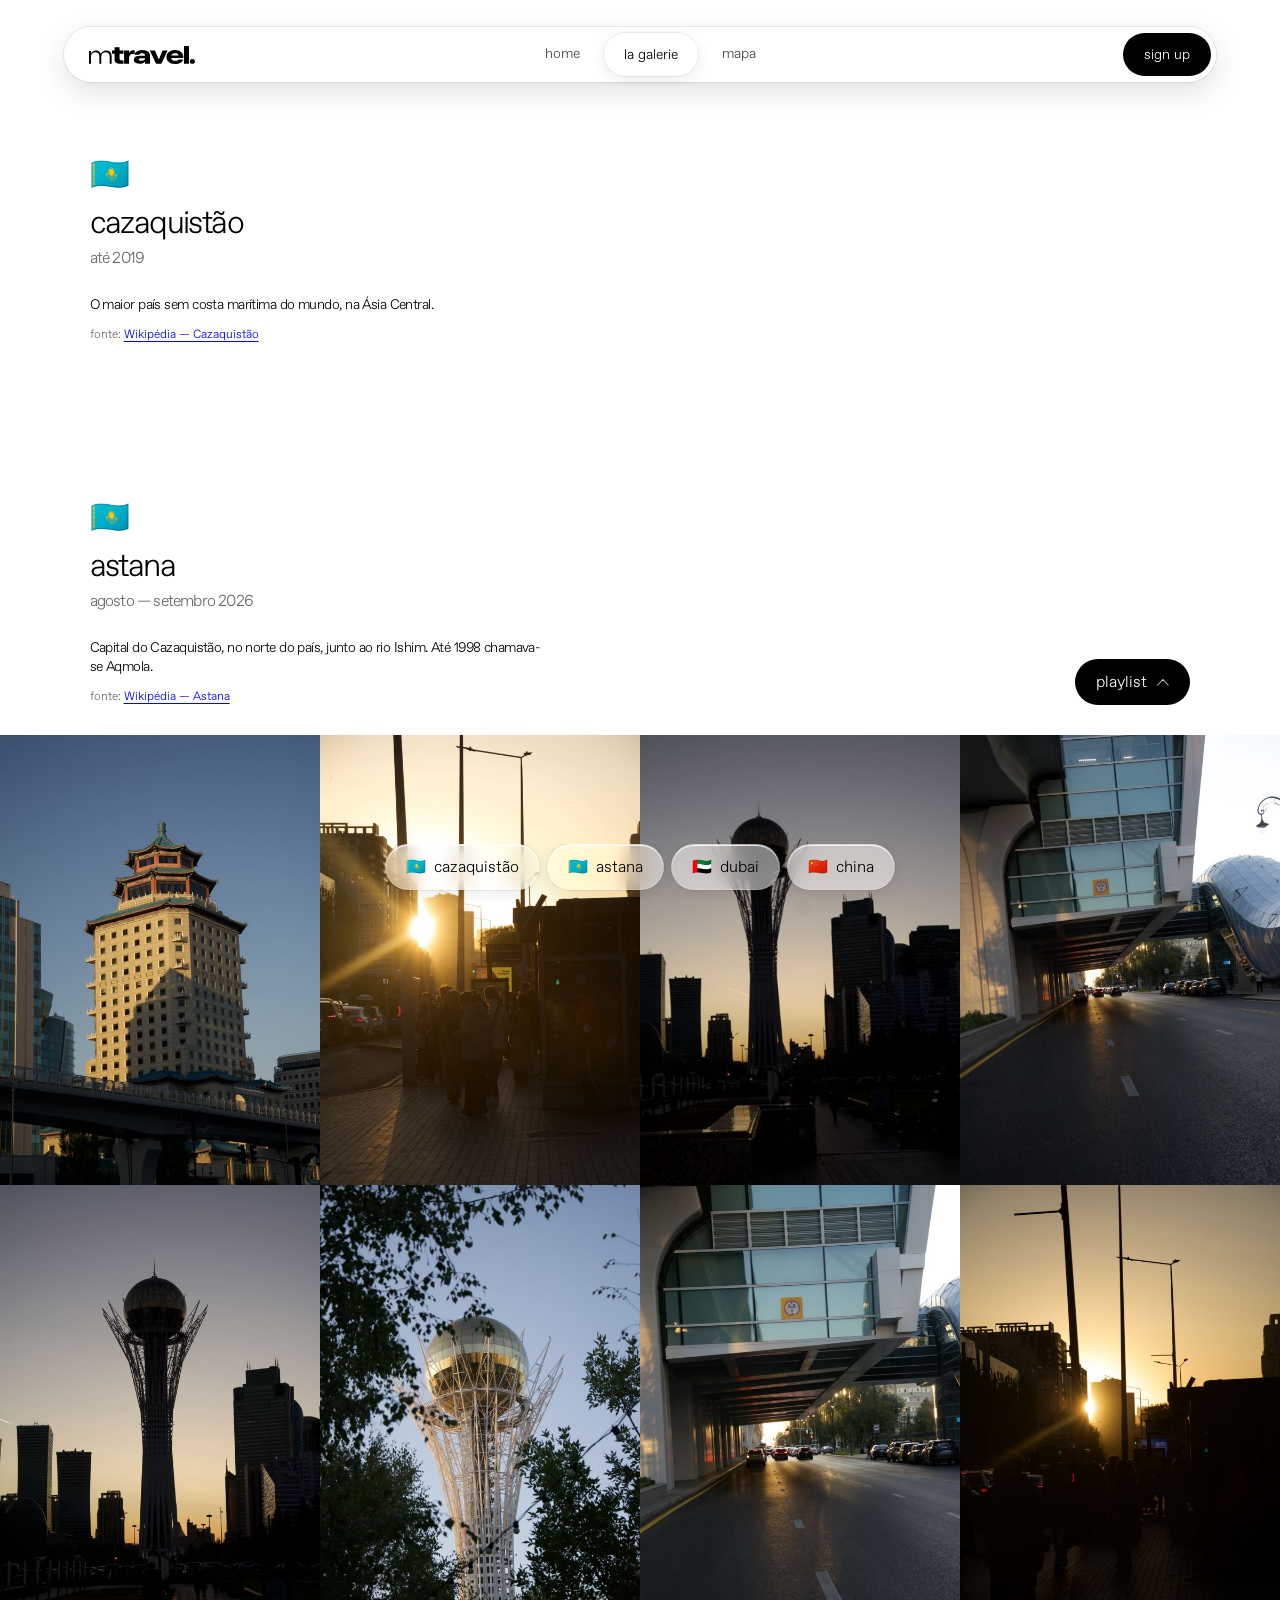
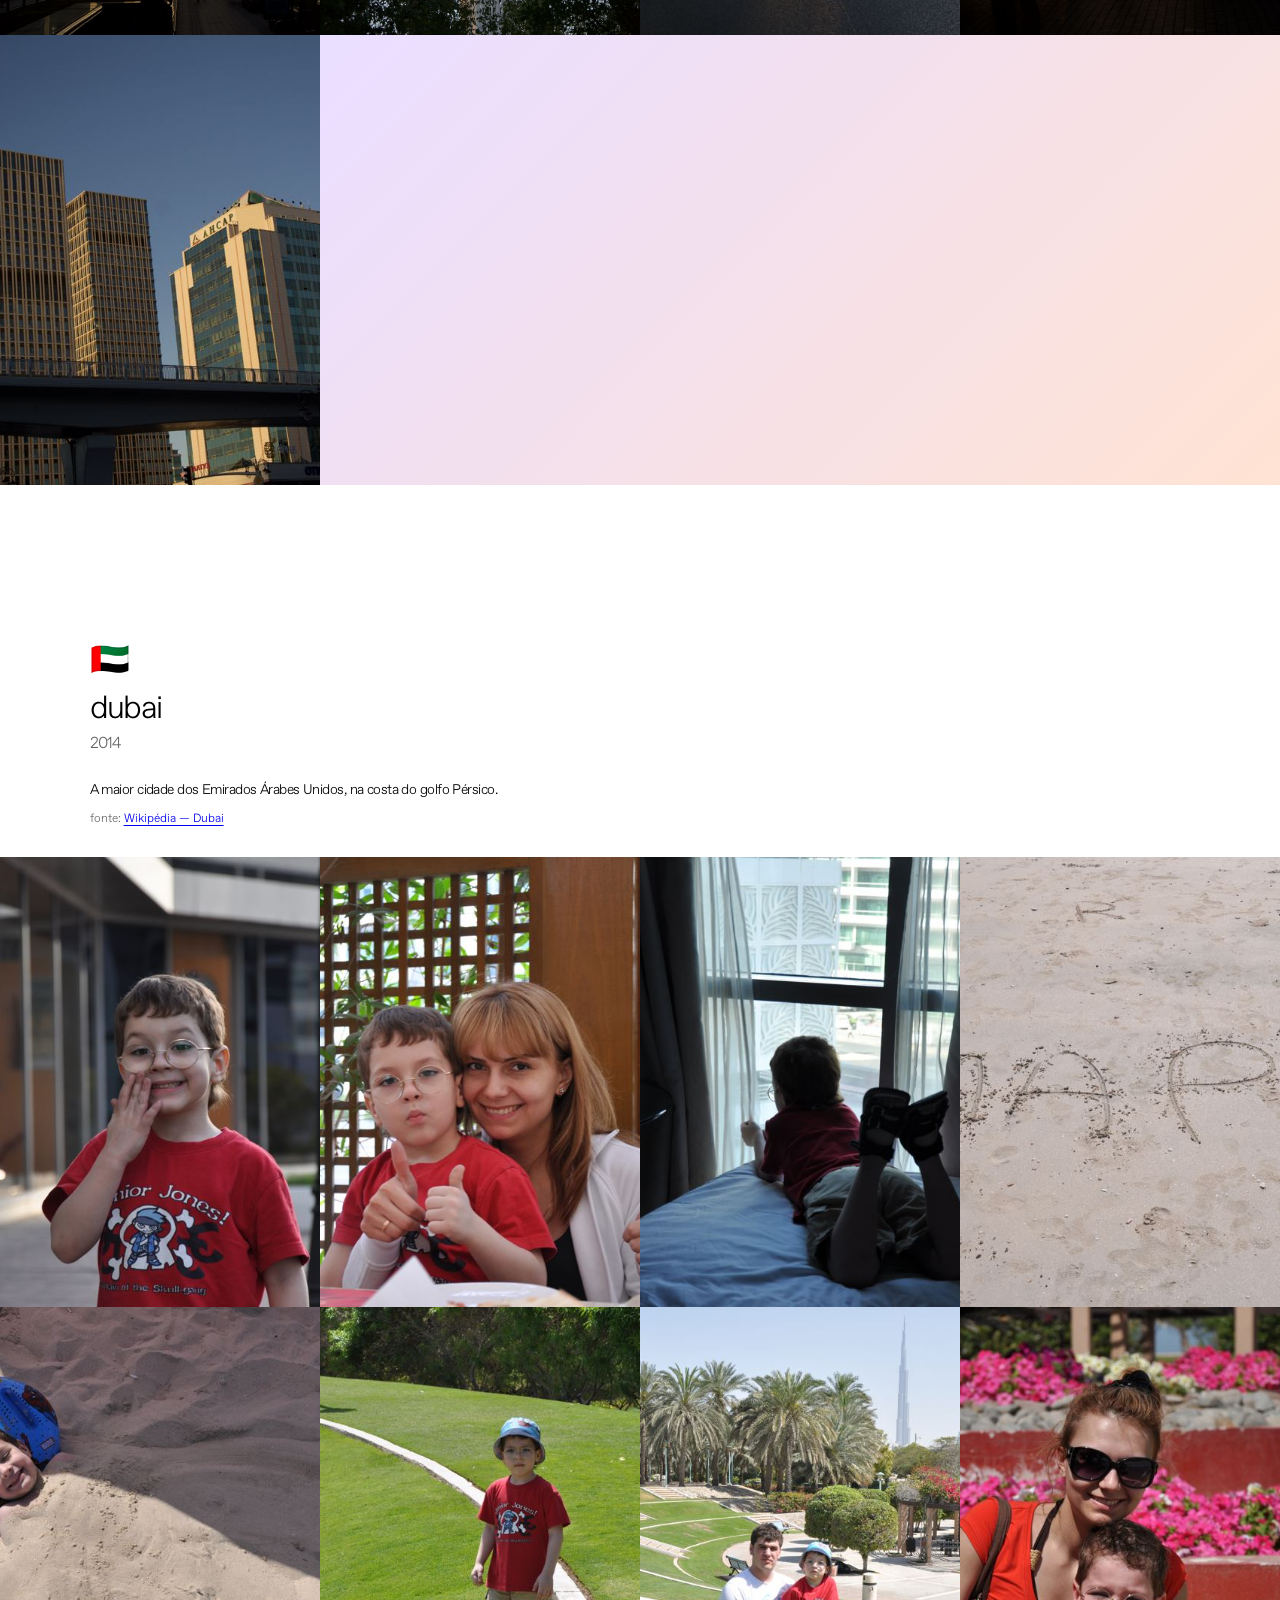
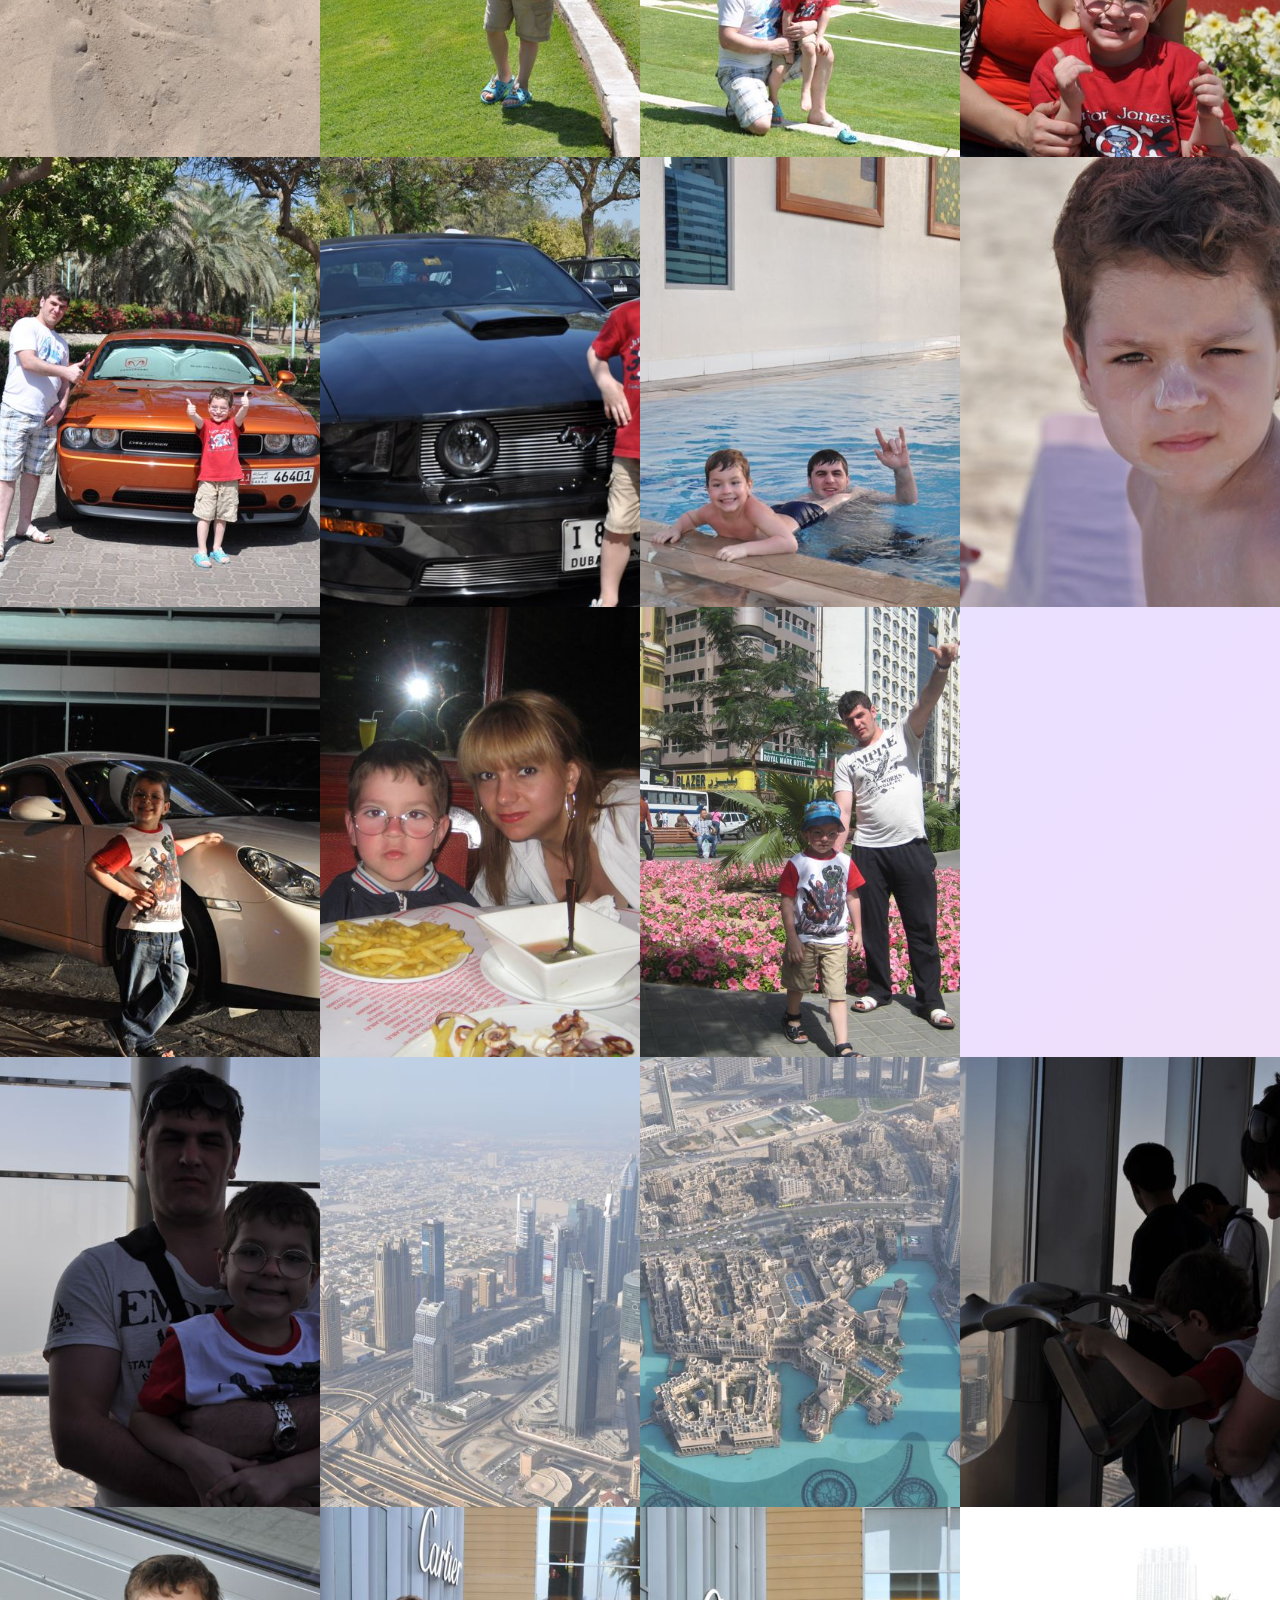
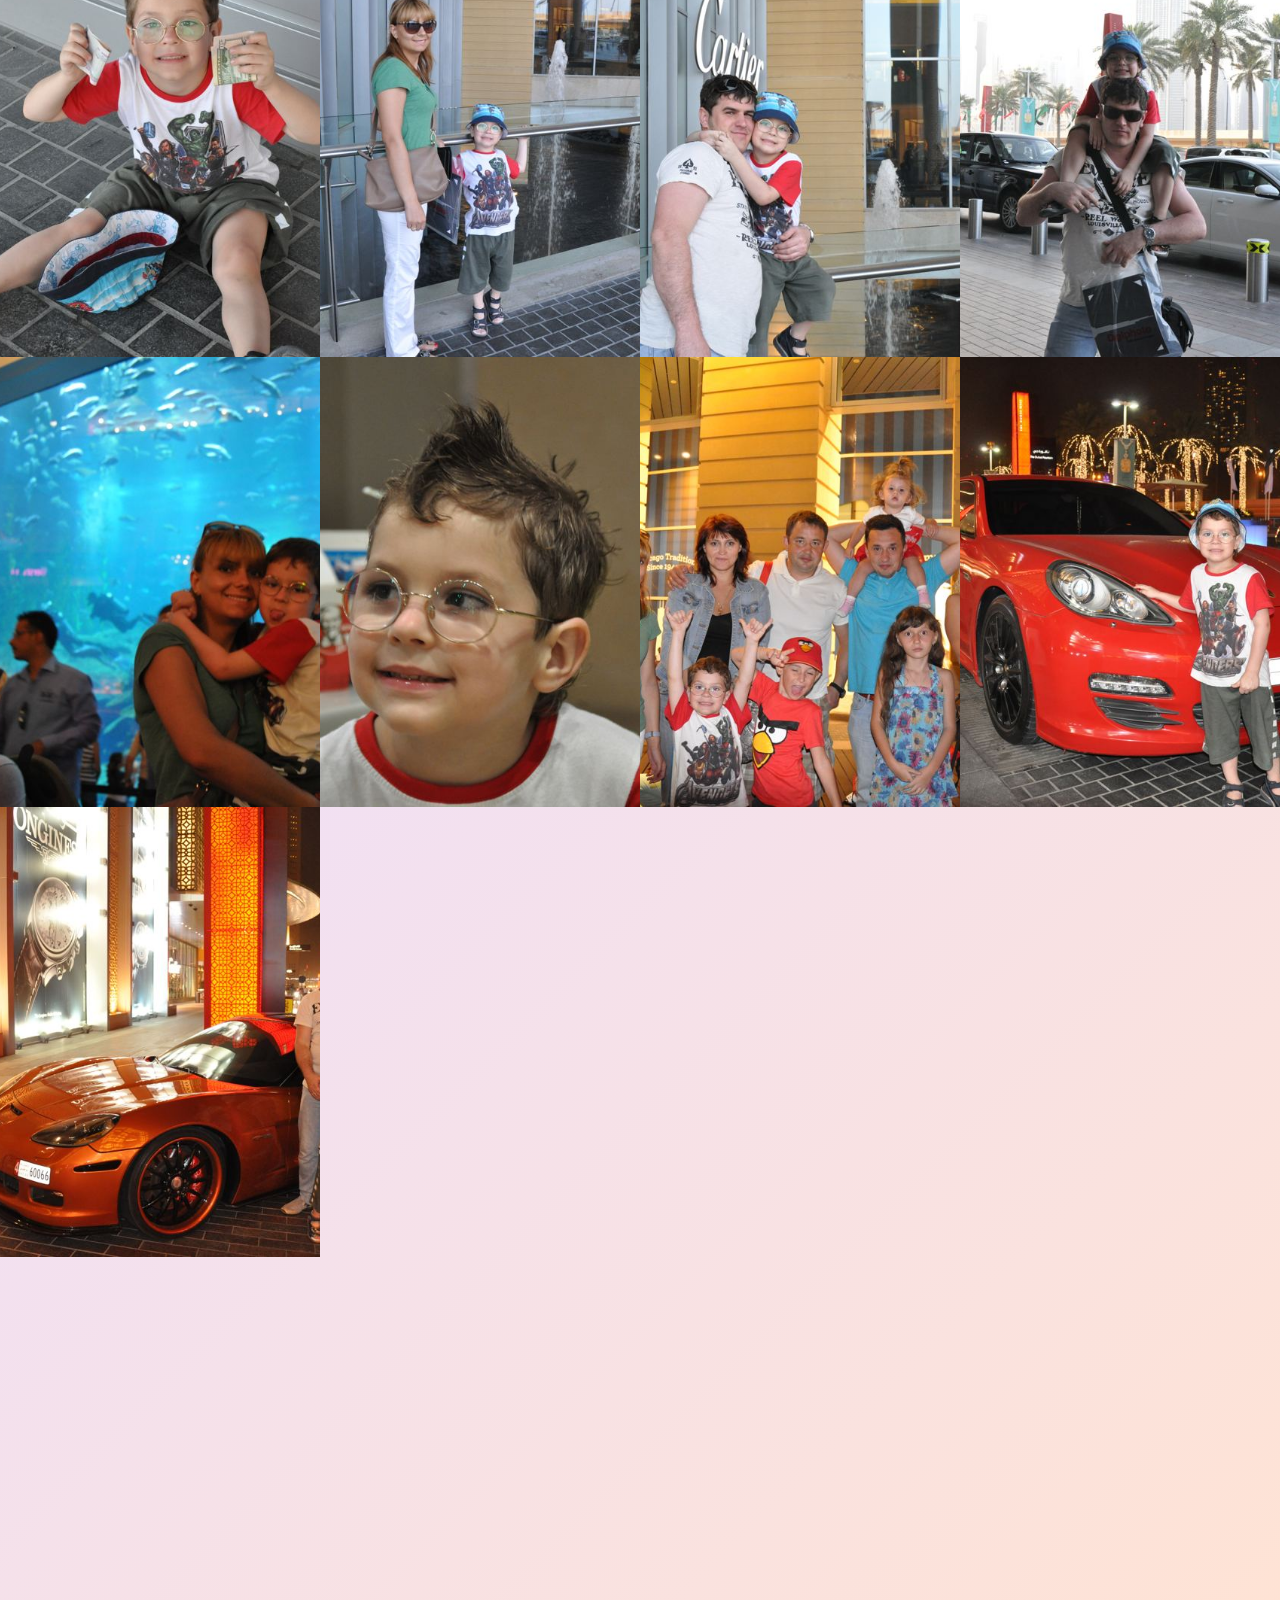
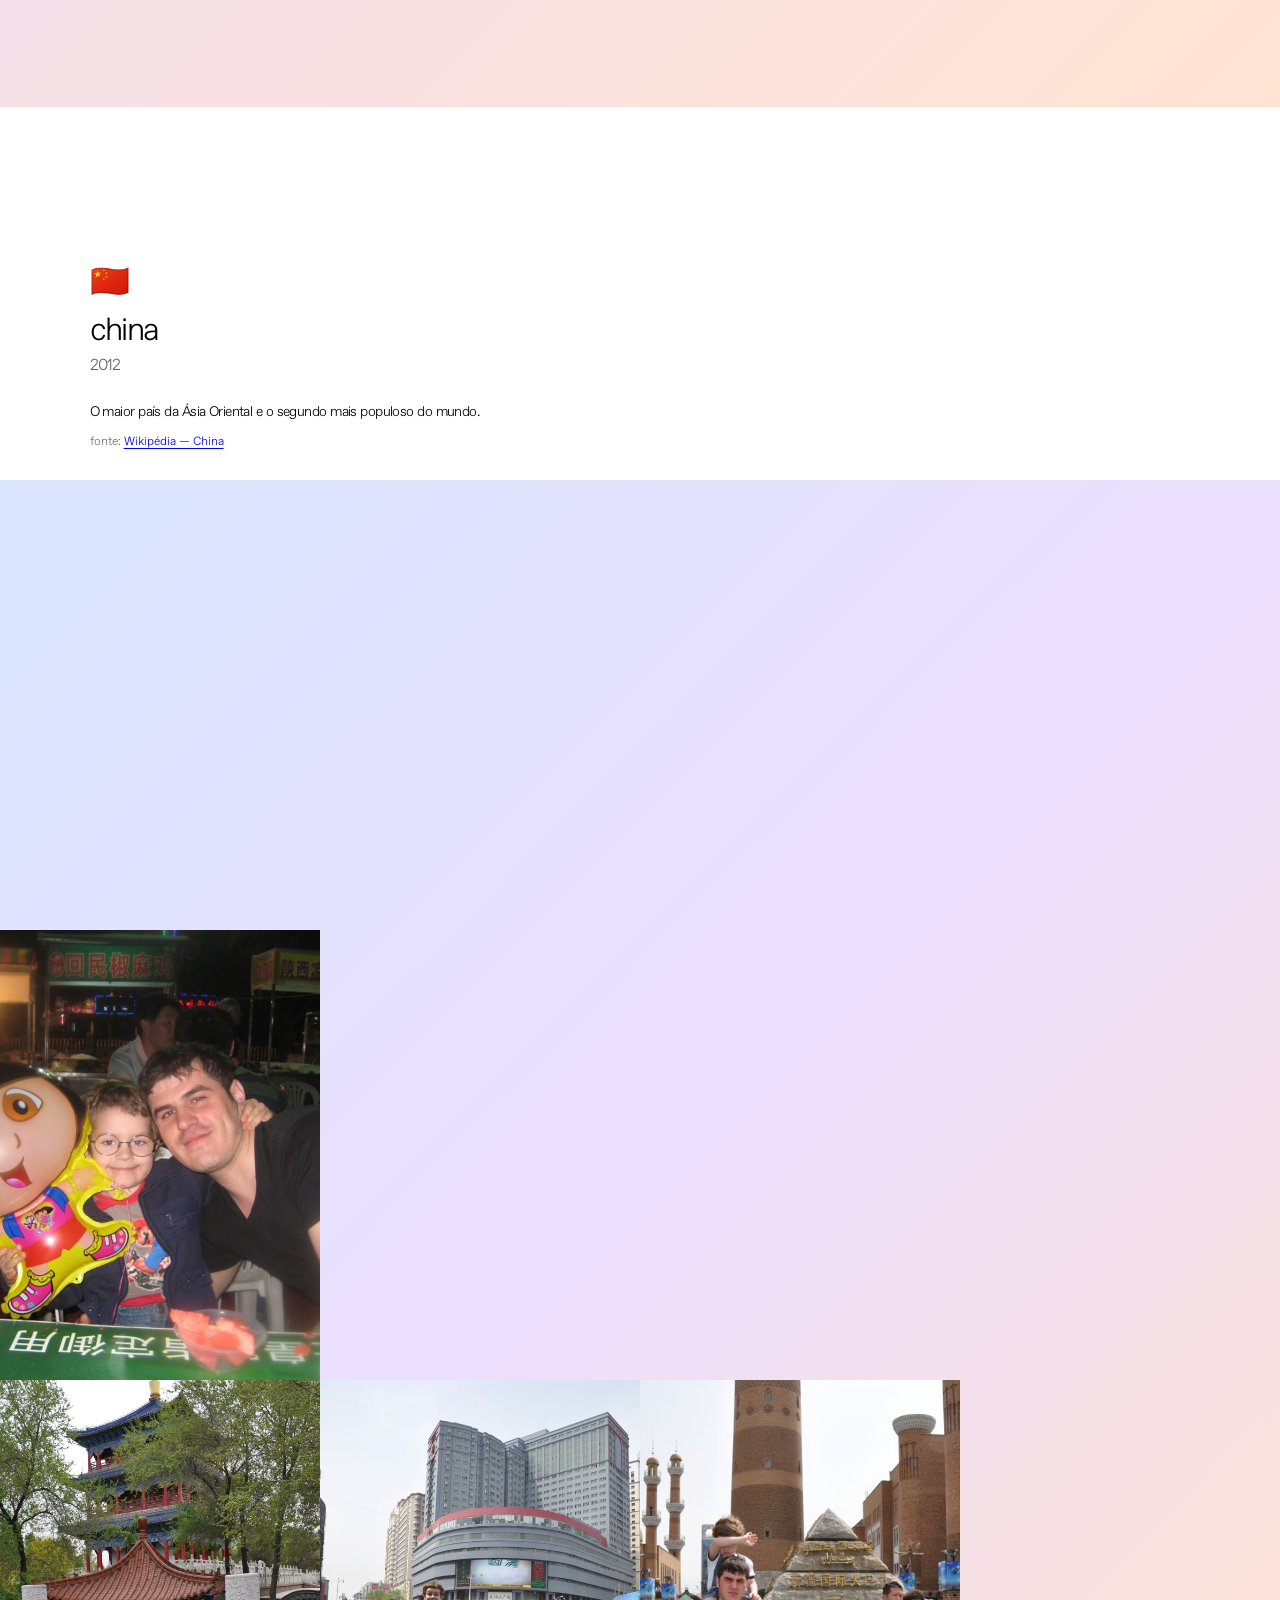
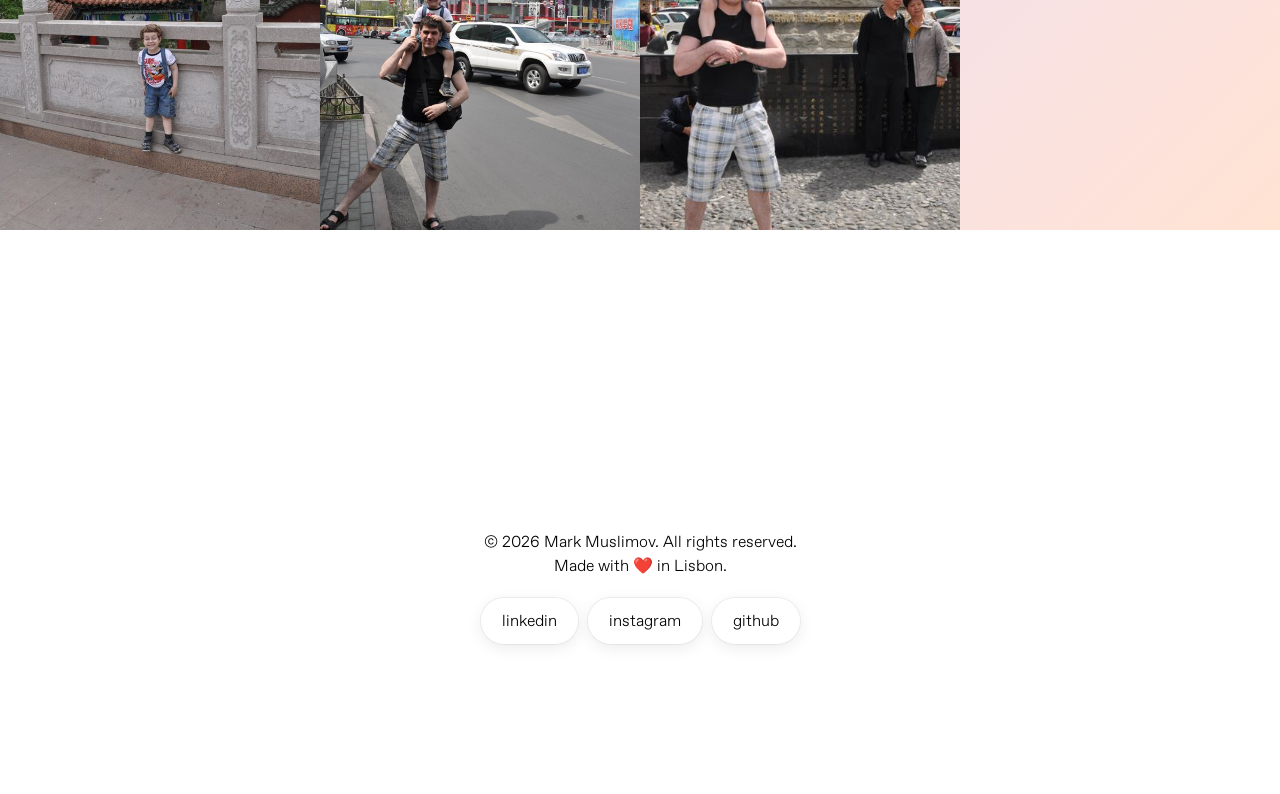
==== galerie.html @ 3ac9b1fa "mTravel: static pages, map and table, responsive layout Each page is its own HTML file; navbar and f" ====
<!DOCTYPE html>
<html lang="pt">
  <head>
    <meta charset="UTF-8">
    <meta name="viewport" content="width=device-width, initial-scale=1.0">
    <meta name="description" content="Galeria do mTravel: fotografias, datas e playlists de cada viagem.">
    <title>mTravel | galerie</title>
    <link rel="icon" href="materials/images/branding/logo.svg" type="image/svg+xml">
    <link rel="stylesheet" href="styles/scss/main/styles.css">
  </head>
  <body>
    <a class="skip-link" href="#conteudo">saltar para o conteúdo</a>

    <nav aria-label="Principal">
      <a href="index.html" aria-label="mTravel — home">
        <img src="materials/images/branding/logo.svg" class="logo" alt="mTravel" width="405" height="69">
      </a>

      <div class="nav-section">
        <a class="nav-item" href="index.html">home</a>
        <a class="nav-item active" href="galerie.html" aria-current="page">la galerie</a>
        <a class="nav-item" href="mapa.html">mapa</a>
      </div>

      <a class="button" href="registration.html">sign up</a>
    </nav>

    <div class="overlay-window is-hidden" id="overlay"></div>

    <main class="page" id="conteudo">
      <h1 class="sr-only">la galerie — as minhas viagens</h1>

      <section class="location-bar" aria-label="Destinos">
      <a class="liquid-button" href="galerie.html#cazaquistao"><span aria-hidden="true">🇰🇿</span>&nbsp; cazaquistão</a>
      <a class="liquid-button" href="galerie.html#astana"><span aria-hidden="true">🇰🇿</span>&nbsp; astana</a>
      <a class="liquid-button" href="galerie.html#dubai"><span aria-hidden="true">🇦🇪</span>&nbsp; dubai</a>
      <a class="liquid-button" href="galerie.html#china"><span aria-hidden="true">🇨🇳</span>&nbsp; china</a>
      </section>

      <section class="galerie-container" id="cazaquistao" aria-labelledby="titulo-cazaquistao">
        <div class="moment-data">
          <div class="info-left">
            <p class="moment-flag" aria-hidden="true">🇰🇿</p>
            <h2 class="moment-location" id="titulo-cazaquistao">cazaquistão</h2>
            <p class="moment-date">até 2019</p>
            <p class="moment-description">O maior país sem costa marítima do mundo, na Ásia Central.</p>
            <p class="moment-source">fonte: <a class="text-link" href="https://pt.wikipedia.org/wiki/Cazaquist%C3%A3o" target="_blank" rel="noopener noreferrer">Wikipédia — Cazaquistão</a></p>
          </div>
        </div>
      </section>

      <section class="galerie-container" id="astana" aria-labelledby="titulo-astana">
        <div class="moment-data">
          <div class="info-left">
            <p class="moment-flag" aria-hidden="true">🇰🇿</p>
            <h2 class="moment-location" id="titulo-astana">astana</h2>
            <p class="moment-date">agosto — setembro 2026</p>
            <p class="moment-description">Capital do Cazaquistão, no norte do país, junto ao rio Ishim. Até 1998 chamava-se Aqmola.</p>
            <p class="moment-source">fonte: <a class="text-link" href="https://pt.wikipedia.org/wiki/Astana" target="_blank" rel="noopener noreferrer">Wikipédia — Astana</a></p>
          </div>

          <div class="info-right">
            <button class="button playlist-button" type="button" aria-expanded="false" aria-controls="playlist-astana">
              playlist
              <img class="button-icon" src="materials/icons/chevron.up.svg" alt="" width="12" height="7">
            </button>
            <iframe
              class="playlist-window is-hidden"
              id="playlist-astana"
              title="Playlist de astana no Apple Music"
              data-src="https://embed.music.apple.com/pt/playlist/astana/pl.u-zPyL1gXTeG3GjXb"
              allow="autoplay *; encrypted-media *"
              sandbox="allow-forms allow-popups allow-same-origin allow-scripts allow-top-navigation-by-user-activation"
              loading="lazy"
            ></iframe>
          </div>
        </div>

        <div class="photos-container" data-fotos="astana">
          <img class="galerie-photo" src="materials/images/countries/astana/01.jpg" alt="Astana — fotografia 1 de 9" width="600" height="900" loading="lazy" decoding="async">
          <img class="galerie-photo" src="materials/images/countries/astana/02.jpg" alt="Astana — fotografia 2 de 9" width="600" height="900" loading="lazy" decoding="async">
          <img class="galerie-photo" src="materials/images/countries/astana/03.jpg" alt="Astana — fotografia 3 de 9" width="900" height="600" loading="lazy" decoding="async">
          <img class="galerie-photo" src="materials/images/countries/astana/04.jpg" alt="Astana — fotografia 4 de 9" width="600" height="900" loading="lazy" decoding="async">
          <img class="galerie-photo" src="materials/images/countries/astana/05.jpg" alt="Astana — fotografia 5 de 9" width="600" height="900" loading="lazy" decoding="async">
          <img class="galerie-photo" src="materials/images/countries/astana/06.jpg" alt="Astana — fotografia 6 de 9" width="600" height="900" loading="lazy" decoding="async">
          <img class="galerie-photo" src="materials/images/countries/astana/07.jpg" alt="Astana — fotografia 7 de 9" width="600" height="900" loading="lazy" decoding="async">
          <img class="galerie-photo" src="materials/images/countries/astana/08.jpg" alt="Astana — fotografia 8 de 9" width="600" height="900" loading="lazy" decoding="async">
          <img class="galerie-photo" src="materials/images/countries/astana/09.jpg" alt="Astana — fotografia 9 de 9" width="900" height="600" loading="lazy" decoding="async">
        </div>
      </section>

      <section class="galerie-container" id="dubai" aria-labelledby="titulo-dubai">
        <div class="moment-data">
          <div class="info-left">
            <p class="moment-flag" aria-hidden="true">🇦🇪</p>
            <h2 class="moment-location" id="titulo-dubai">dubai</h2>
            <p class="moment-date">2014</p>
            <p class="moment-description">A maior cidade dos Emirados Árabes Unidos, na costa do golfo Pérsico.</p>
            <p class="moment-source">fonte: <a class="text-link" href="https://pt.wikipedia.org/wiki/Dubai" target="_blank" rel="noopener noreferrer">Wikipédia — Dubai</a></p>
          </div>
        </div>

        <div class="photos-container" data-fotos="dubai">
          <img class="galerie-photo" src="materials/images/countries/dubai/01.jpg" alt="Dubai — fotografia 1 de 33" width="900" height="598" loading="lazy" decoding="async">
          <img class="galerie-photo" src="materials/images/countries/dubai/02.jpg" alt="Dubai — fotografia 2 de 33" width="900" height="598" loading="lazy" decoding="async">
          <img class="galerie-photo" src="materials/images/countries/dubai/03.jpg" alt="Dubai — fotografia 3 de 33" width="900" height="598" loading="lazy" decoding="async">
          <img class="galerie-photo" src="materials/images/countries/dubai/04.jpg" alt="Dubai — fotografia 4 de 33" width="900" height="598" loading="lazy" decoding="async">
          <img class="galerie-photo" src="materials/images/countries/dubai/05.jpg" alt="Dubai — fotografia 5 de 33" width="900" height="598" loading="lazy" decoding="async">
          <img class="galerie-photo" src="materials/images/countries/dubai/06.jpg" alt="Dubai — fotografia 6 de 33" width="900" height="598" loading="lazy" decoding="async">
          <img class="galerie-photo" src="materials/images/countries/dubai/07.jpg" alt="Dubai — fotografia 7 de 33" width="900" height="598" loading="lazy" decoding="async">
          <img class="galerie-photo" src="materials/images/countries/dubai/08.jpg" alt="Dubai — fotografia 8 de 33" width="900" height="598" loading="lazy" decoding="async">
          <img class="galerie-photo" src="materials/images/countries/dubai/09.jpg" alt="Dubai — fotografia 9 de 33" width="900" height="598" loading="lazy" decoding="async">
          <img class="galerie-photo" src="materials/images/countries/dubai/10.jpg" alt="Dubai — fotografia 10 de 33" width="900" height="598" loading="lazy" decoding="async">
          <img class="galerie-photo" src="materials/images/countries/dubai/11.jpg" alt="Dubai — fotografia 11 de 33" width="900" height="598" loading="lazy" decoding="async">
          <img class="galerie-photo" src="materials/images/countries/dubai/12.jpg" alt="Dubai — fotografia 12 de 33" width="900" height="598" loading="lazy" decoding="async">
          <img class="galerie-photo" src="materials/images/countries/dubai/13.jpg" alt="Dubai — fotografia 13 de 33" width="900" height="598" loading="lazy" decoding="async">
          <img class="galerie-photo" src="materials/images/countries/dubai/14.jpg" alt="Dubai — fotografia 14 de 33" width="900" height="675" loading="lazy" decoding="async">
          <img class="galerie-photo" src="materials/images/countries/dubai/15.jpg" alt="Dubai — fotografia 15 de 33" width="900" height="675" loading="lazy" decoding="async">
          <img class="galerie-photo" src="materials/images/countries/dubai/16.jpg" alt="Dubai — fotografia 16 de 33" width="900" height="675" loading="lazy" decoding="async">
          <img class="galerie-photo" src="materials/images/countries/dubai/17.jpg" alt="Dubai — fotografia 17 de 33" width="900" height="598" loading="lazy" decoding="async">
          <img class="galerie-photo" src="materials/images/countries/dubai/18.jpg" alt="Dubai — fotografia 18 de 33" width="900" height="598" loading="lazy" decoding="async">
          <img class="galerie-photo" src="materials/images/countries/dubai/19.jpg" alt="Dubai — fotografia 19 de 33" width="900" height="598" loading="lazy" decoding="async">
          <img class="galerie-photo" src="materials/images/countries/dubai/20.jpg" alt="Dubai — fotografia 20 de 33" width="900" height="598" loading="lazy" decoding="async">
          <img class="galerie-photo" src="materials/images/countries/dubai/21.jpg" alt="Dubai — fotografia 21 de 33" width="900" height="598" loading="lazy" decoding="async">
          <img class="galerie-photo" src="materials/images/countries/dubai/22.jpg" alt="Dubai — fotografia 22 de 33" width="900" height="598" loading="lazy" decoding="async">
          <img class="galerie-photo" src="materials/images/countries/dubai/23.jpg" alt="Dubai — fotografia 23 de 33" width="900" height="598" loading="lazy" decoding="async">
          <img class="galerie-photo" src="materials/images/countries/dubai/24.jpg" alt="Dubai — fotografia 24 de 33" width="900" height="598" loading="lazy" decoding="async">
          <img class="galerie-photo" src="materials/images/countries/dubai/25.jpg" alt="Dubai — fotografia 25 de 33" width="900" height="598" loading="lazy" decoding="async">
          <img class="galerie-photo" src="materials/images/countries/dubai/26.jpg" alt="Dubai — fotografia 26 de 33" width="900" height="598" loading="lazy" decoding="async">
          <img class="galerie-photo" src="materials/images/countries/dubai/27.jpg" alt="Dubai — fotografia 27 de 33" width="900" height="598" loading="lazy" decoding="async">
          <img class="galerie-photo" src="materials/images/countries/dubai/28.jpg" alt="Dubai — fotografia 28 de 33" width="900" height="598" loading="lazy" decoding="async">
          <img class="galerie-photo" src="materials/images/countries/dubai/29.jpg" alt="Dubai — fotografia 29 de 33" width="900" height="598" loading="lazy" decoding="async">
          <img class="galerie-photo" src="materials/images/countries/dubai/30.jpg" alt="Dubai — fotografia 30 de 33" width="675" height="900" loading="lazy" decoding="async">
          <img class="galerie-photo" src="materials/images/countries/dubai/31.jpg" alt="Dubai — fotografia 31 de 33" width="675" height="900" loading="lazy" decoding="async">
          <img class="galerie-photo" src="materials/images/countries/dubai/32.jpg" alt="Dubai — fotografia 32 de 33" width="675" height="900" loading="lazy" decoding="async">
          <img class="galerie-photo" src="materials/images/countries/dubai/33.jpg" alt="Dubai — fotografia 33 de 33" width="598" height="900" loading="lazy" decoding="async">
        </div>
      </section>

      <section class="galerie-container" id="china" aria-labelledby="titulo-china">
        <div class="moment-data">
          <div class="info-left">
            <p class="moment-flag" aria-hidden="true">🇨🇳</p>
            <h2 class="moment-location" id="titulo-china">china</h2>
            <p class="moment-date">2012</p>
            <p class="moment-description">O maior país da Ásia Oriental e o segundo mais populoso do mundo.</p>
            <p class="moment-source">fonte: <a class="text-link" href="https://pt.wikipedia.org/wiki/China" target="_blank" rel="noopener noreferrer">Wikipédia — China</a></p>
          </div>
        </div>

        <div class="photos-container" data-fotos="china">
          <img class="galerie-photo" src="materials/images/countries/china/01.jpg" alt="China — fotografia 1 de 11" width="675" height="900" loading="lazy" decoding="async">
          <img class="galerie-photo" src="materials/images/countries/china/02.jpg" alt="China — fotografia 2 de 11" width="675" height="900" loading="lazy" decoding="async">
          <img class="galerie-photo" src="materials/images/countries/china/03.jpg" alt="China — fotografia 3 de 11" width="675" height="900" loading="lazy" decoding="async">
          <img class="galerie-photo" src="materials/images/countries/china/04.jpg" alt="China — fotografia 4 de 11" width="675" height="900" loading="lazy" decoding="async">
          <img class="galerie-photo" src="materials/images/countries/china/05.jpg" alt="China — fotografia 5 de 11" width="900" height="675" loading="lazy" decoding="async">
          <img class="galerie-photo" src="materials/images/countries/china/06.jpg" alt="China — fotografia 6 de 11" width="900" height="675" loading="lazy" decoding="async">
          <img class="galerie-photo" src="materials/images/countries/china/07.jpg" alt="China — fotografia 7 de 11" width="900" height="675" loading="lazy" decoding="async">
          <img class="galerie-photo" src="materials/images/countries/china/08.jpg" alt="China — fotografia 8 de 11" width="598" height="900" loading="lazy" decoding="async">
          <img class="galerie-photo" src="materials/images/countries/china/09.jpg" alt="China — fotografia 9 de 11" width="598" height="900" loading="lazy" decoding="async">
          <img class="galerie-photo" src="materials/images/countries/china/10.jpg" alt="China — fotografia 10 de 11" width="598" height="900" loading="lazy" decoding="async">
          <img class="galerie-photo" src="materials/images/countries/china/11.jpg" alt="China — fotografia 11 de 11" width="900" height="598" loading="lazy" decoding="async">
        </div>
      </section>
    </main>

    <footer class="footer">
      <div class="footer-copyright">
        <p class="footer-title">© 2026 Mark Muslimov. All rights reserved.</p>
        <p class="footer-subtitle">Made with ❤️ in Lisbon.</p>
      </div>

      <div class="footer-socials">
        <a class="liquid-button" href="https://www.linkedin.com/in/markmusl/" target="_blank" rel="noopener noreferrer">linkedin</a>
        <a class="liquid-button" href="https://www.instagram.com/markmusl/" target="_blank" rel="noopener noreferrer">instagram</a>
        <a class="liquid-button" href="https://github.com/markmusl" target="_blank" rel="noopener noreferrer">github</a>
      </div>
    </footer>

    <script src="scripts/playlist.js" defer></script>
  </body>
</html>
---- styles/scss/main/styles.css ----
*,
*::before,
*::after {
  box-sizing: border-box;
}

*:not(dialog) {
  margin: 0;
}

html {
  -webkit-text-size-adjust: 100%;
  text-size-adjust: 100%;
}

body {
  line-height: 1.5;
  -webkit-font-smoothing: antialiased;
}

img,
picture,
video,
canvas,
svg {
  display: block;
  max-width: 100%;
}

input,
button,
textarea,
select {
  font: inherit;
  color: inherit;
}

p,
h1,
h2,
h3,
h4,
h5,
h6 {
  overflow-wrap: break-word;
}

h1,
h2,
h3,
h4,
h5,
h6 {
  text-wrap: balance;
}

ol,
ul {
  list-style: none;
  padding: 0;
}

a {
  text-decoration: none;
}

table {
  border-collapse: collapse;
  border-spacing: 0;
}

@media (prefers-reduced-motion: reduce) {
  *,
  *::before,
  *::after {
    animation-duration: 0.01ms !important;
    animation-iteration-count: 1 !important;
    transition-duration: 0.01ms !important;
    scroll-behavior: auto !important;
  }
}
a {
  text-decoration: none !important;
}

body {
  display: flex;
  flex-direction: column;
  justify-content: center;
  align-items: center;
  width: 100%;
  min-height: 100vh;
  background-color: #ffffff;
  background-attachment: fixed;
}
body * {
  font-family: "ABCFavorit-Light", sans-serif;
}

@font-face {
  font-family: "ABCFavorit-Light";
  font-weight: normal;
  font-style: normal;
  src: url("../../../materials/fonts/ABCFavoritTrial-Light.otf") format("opentype");
}
h1 {
  font-size: 36px !important;
  letter-spacing: -0.05em;
  font-family: "ABCFavorit-Light", sans-serif;
  font-weight: 300;
  color: black;
}

h2 {
  margin-bottom: 10px;
  font-size: 24px;
  letter-spacing: -0.05em;
  font-family: "ABCFavorit-Light", sans-serif;
  font-weight: 300;
  color: black;
}

h3 {
  font-weight: 300;
  font-size: 32px;
  letter-spacing: -0.05em;
}

h4 {
  font-weight: 400;
  font-size: 16px;
  letter-spacing: -0.05em;
  color: rgba(0, 0, 0, 0.6);
  margin-bottom: 25px;
}

.hidden {
  display: none !important;
}

.is-hidden {
  opacity: 0;
  visibility: hidden;
  pointer-events: none;
}

.vertical {
  width: 100%;
  display: flex;
  justify-content: space-between;
  flex-direction: row;
  padding: 0 200px;
}
.vertical p {
  width: 450px;
  max-width: 100%;
}

.sr-only {
  position: absolute;
  width: 1px;
  height: 1px;
  overflow: hidden;
  clip-path: inset(50%);
  white-space: nowrap;
}

.skip-link {
  position: fixed;
  top: 10px;
  left: 10px;
  z-index: 1001;
  padding: 10px 20px;
  border-radius: 500px;
  background-color: black;
  color: white;
  transform: translateY(-200%);
}
.skip-link:focus {
  transform: none;
}

.text-link {
  text-decoration: underline !important;
  text-underline-offset: 3px;
}

.button,
.liquid-button {
  display: flex;
  justify-content: center;
  align-items: center;
  flex-direction: row;
  width: auto;
  font-size: 16px;
  border: 1px solid transparent;
  padding: 10px 20px;
  border-radius: 500px;
  cursor: pointer;
  transition: all 0.15s ease-out;
}
.button:hover,
.liquid-button:hover {
  transform: scale(1.05);
}
.button:active, .button.is-active,
.liquid-button:active,
.liquid-button.is-active {
  transform: scale(0.9);
  opacity: 75%;
}

.button {
  background-color: black;
  color: white;
}

.liquid-button {
  background-color: rgba(255, 255, 255, 0.5);
  backdrop-filter: blur(10px) saturate(200%);
  border-top: 0.75px solid rgba(255, 255, 255, 0.3);
  border-bottom: 1px solid rgba(255, 255, 255, 0.2);
  box-shadow: inset 0 1px 0 rgba(255, 255, 255, 0.8), 0 0 0 1px rgba(0, 0, 0, 0.06), 0 4px 16px rgba(0, 0, 0, 0.08);
  color: black;
  color: black;
}

.playlist-button {
  position: relative;
  z-index: 9500;
}
.playlist-button .button-icon {
  width: 12px;
  margin: 1px 0 0 10px;
}

.location-bar {
  position: fixed;
  display: flex;
  justify-content: center;
  align-items: center;
  flex-direction: row;
  justify-content: safe center;
  bottom: 0%;
  width: 100%;
  min-height: 0;
  padding: 0 10px 10px;
  gap: 7px;
  overflow-x: auto;
  scrollbar-width: none;
}

.galerie-container {
  padding-top: 150px;
}
.galerie-container .moment-data {
  display: flex;
  flex-direction: row;
  justify-content: space-between;
  align-items: end;
  width: 100%;
  padding: 0 clamp(20px, 7vw, 100px);
}
.galerie-container .moment-data .moment-flag,
.galerie-container .moment-data .moment-location {
  font-size: 32px;
  font-weight: 300;
  letter-spacing: -0.05em;
  color: black;
}
.galerie-container .moment-data .moment-location {
  margin-bottom: 0;
}
.galerie-container .moment-data .moment-date {
  font-size: 16px;
  letter-spacing: -0.05em;
  color: rgba(0, 0, 0, 0.6);
}
.galerie-container .moment-data .moment-source {
  margin-top: 10px;
  font-size: 12px;
  color: rgba(0, 0, 0, 0.6);
}
.galerie-container .moment-data .moment-story {
  margin-top: 20px;
  width: 450px;
  font-size: 14px;
  line-height: 140%;
  letter-spacing: -0.04em;
}
.galerie-container .moment-data .moment-description {
  margin-top: 25px;
  width: 450px;
  font-size: 14px;
  line-height: 140%;
  letter-spacing: -0.04em;
}
.galerie-container .playlist-window {
  position: absolute;
  height: 451px;
  width: min(650px, 90vw);
  right: 7%;
  transform: scale(1.09);
  z-index: 9900;
  margin-top: 20px;
  transition: opacity 0.3s ease, transform 0.3s ease, visibility 0.3s ease;
  border-radius: 20px;
  box-shadow: 0 0 20px rgba(0, 0, 0, 0.3);
  border-top: 0.75px solid rgba(255, 255, 255, 0.3);
}
.galerie-container .playlist-window.is-hidden {
  transform: translateY(-15px);
}
.galerie-container .photos-container {
  display: grid;
  grid-template-columns: repeat(4, 1fr);
  gap: 0;
  width: 100%;
  margin-top: 20px;
  background-image: linear-gradient(135deg, #d9e6ff 0%, #ecdfff 50%, #ffe3d3 100%);
}
.galerie-container .galerie-photo {
  display: block;
  width: 100%;
  height: 50vh;
  object-fit: cover;
  animation: photo-in 0.6s ease-out;
}

@keyframes photo-in {
  from {
    opacity: 0;
  }
}
@media (max-width: 1000px) {
  .galerie-container .photos-container {
    grid-template-columns: repeat(3, 1fr);
  }
}
@media (max-width: 800px) {
  .galerie-container .moment-data {
    flex-direction: column;
    align-items: flex-start;
    gap: 20px;
  }
  .galerie-container .moment-data .moment-description,
  .galerie-container .moment-data .moment-story {
    width: 100%;
  }
  .galerie-container .photos-container {
    grid-template-columns: repeat(2, 1fr);
  }
  .galerie-container .galerie-photo {
    height: 35vh;
  }
}
@media (max-width: 420px) {
  .galerie-container .photos-container {
    grid-template-columns: 1fr;
  }
}
.overlay-window {
  position: fixed;
  inset: 0;
  z-index: 9000;
  pointer-events: none;
  display: flex;
  flex-direction: column;
  justify-content: center;
  align-items: center;
  background-color: rgba(0, 0, 0, 0.1);
  backdrop-filter: blur(10px) saturate(200%);
  transition: opacity 0.15s ease-out, visibility 0.65s ease-out;
}

.registration-section,
.login-section {
  display: flex;
  align-items: center;
  justify-content: center;
  flex-direction: column;
}
.registration-section .section-data,
.login-section .section-data {
  display: flex;
  flex-direction: column;
}
.registration-section input,
.login-section input {
  border-radius: 500px;
  width: 300px;
  max-width: 100%;
  padding: 10px 15px;
  margin-bottom: 5px;
  background-color: rgb(240, 240, 240);
  border: none;
}

#registerForm {
  display: flex;
  flex-direction: column;
  align-items: center;
  width: min(500px, 100% - 40px);
  text-align: center;
}
#registerForm #submitButton {
  margin-top: 50px;
  width: 100%;
}

.form-subtitle,
.form-message {
  font-size: 16px;
  letter-spacing: -0.05em;
  color: rgba(0, 0, 0, 0.6);
  text-align: center;
}

.form-subtitle {
  margin-bottom: 25px;
}

.form-message {
  min-height: 1.5em;
  margin-top: 10px;
}

.image-container {
  display: flex;
  justify-content: center;
  align-items: center;
  flex-direction: column;
  background-image: url("../../../materials/images/backgrounds/2.jpg");
  background-repeat: no-repeat;
  background-size: cover;
  width: 95%;
  height: 95%;
  gap: 15px;
  border-radius: 35px;
  box-shadow: 0 10px 20px rgba(0, 0, 0, 0.2);
  color: white;
}
.image-container h1,
.image-container h2,
.image-container h3,
.image-container h4,
.image-container p {
  color: inherit;
}
.image-container .logo {
  fill: white;
  width: min(405px, 80%);
  height: auto;
}
.image-container .slogan {
  font-size: 24px;
  font-weight: 300;
  letter-spacing: -0.05em;
  text-align: center;
}
.image-container.vertical {
  flex-direction: row;
  justify-content: space-between;
  padding: 0 250px;
}
.image-container.vertical h2 {
  margin-bottom: 0;
  font-size: 36px;
}
.image-container.vertical > div {
  width: 450px;
  max-width: 100%;
}
.image-container.vertical p + p {
  margin-top: 20px;
}
.image-container .destination-list {
  margin-top: 10px;
  padding-left: 20px;
  list-style: disc;
}
@media (max-width: 900px) {
  .image-container.vertical {
    flex-direction: column;
    justify-content: center;
    align-items: flex-start;
    padding: 0 20px;
  }
}

.locations-inline {
  display: flex;
  flex-wrap: wrap;
  justify-content: center;
  max-width: 900px;
  margin-top: 25px;
  flex-direction: row;
  gap: 7px;
}

.page-intro {
  display: flex;
  flex-direction: column;
  align-items: flex-start;
  gap: 15px;
  width: 100%;
  max-width: 1100px;
  margin-inline: auto;
  padding: 150px 100px 0;
}
.page-intro p {
  max-width: 560px;
  color: rgba(0, 0, 0, 0.6);
}

.map-card {
  width: min(950px, 100%);
  margin: 40px auto 0;
  overflow-x: auto;
  border-radius: 35px;
  background-image: linear-gradient(135deg, #d9e6ff 0%, #ecdfff 50%, #ffe3d3 100%);
  box-shadow: 0 10px 20px rgba(0, 0, 0, 0.2);
}
.map-card img {
  width: 950px;
  max-width: none;
  height: auto;
}

.map-credit {
  width: min(950px, 100%);
  margin: 10px auto 0;
  padding: 0 20px;
  font-size: 12px;
  color: rgba(0, 0, 0, 0.6);
}

.table-wrapper {
  width: min(950px, 100% - 40px);
  margin: 80px auto 0;
  overflow-x: auto;
}

.trips-table {
  width: 100%;
  text-align: left;
}
.trips-table caption {
  padding-bottom: 15px;
  font-size: 36px;
  letter-spacing: -0.05em;
  text-align: left;
}
.trips-table th,
.trips-table td {
  padding: 14px 16px;
  border-bottom: 1px solid rgba(0, 0, 0, 0.1);
}
.trips-table thead th {
  font-weight: 400;
  font-size: 14px;
  color: rgba(0, 0, 0, 0.6);
  border-bottom-color: black;
}
.trips-table tbody th {
  font-weight: 400;
}
.trips-table tbody tr:hover {
  background-color: rgba(0, 0, 0, 0.03);
}
.trips-table tfoot td {
  border-bottom: none;
  font-size: 14px;
  color: rgba(0, 0, 0, 0.6);
}

nav {
  background-color: rgba(255, 255, 255, 0.5);
  backdrop-filter: blur(10px) saturate(200%);
  border-top: 0.75px solid rgba(255, 255, 255, 0.3);
  border-bottom: 1px solid rgba(255, 255, 255, 0.2);
  box-shadow: inset 0 1px 0 rgba(255, 255, 255, 0.8), 0 0 0 1px rgba(0, 0, 0, 0.06), 0 4px 16px rgba(0, 0, 0, 0.08);
  color: black;
  background-color: rgba(255, 255, 255, 0.7);
  box-shadow: inset 0 1px 0 rgba(255, 255, 255, 0.8), 0 0 0 1px rgba(0, 0, 0, 0.08), 0 10px 30px rgba(0, 0, 0, 0.12);
  padding: 5px 5px 5px 25px;
  border-radius: 500px;
  position: fixed;
  top: 3%;
  left: 0;
  right: 0;
  z-index: 1000;
  display: grid;
  grid-template-columns: 1fr auto 1fr;
  align-items: center;
  width: 90%;
  margin-inline: auto;
}
nav > a:first-child {
  justify-self: start;
}
nav > .button {
  justify-self: end;
  font-size: 14px;
}
nav .logo {
  height: 18px;
  width: auto;
  transition: 0.15s;
}
nav .logo:hover {
  transform: scale(1.05);
}
nav .nav-section {
  display: flex;
  gap: 4px;
}
nav .nav-section .nav-item {
  padding: 10px 20px;
  border-radius: 500px;
  font-size: 14px;
  text-transform: lowercase;
  white-space: nowrap;
  color: #444444;
  transition: 0.15s;
}
nav .nav-section .nav-item:hover {
  color: black;
  background-color: rgba(0, 0, 0, 0.05);
  transform: scale(1.03);
}
nav .nav-section .nav-item.active {
  background-color: rgba(255, 255, 255, 0.5);
  backdrop-filter: blur(10px) saturate(200%);
  border-top: 0.75px solid rgba(255, 255, 255, 0.3);
  border-bottom: 1px solid rgba(255, 255, 255, 0.2);
  box-shadow: inset 0 1px 0 rgba(255, 255, 255, 0.8), 0 0 0 1px rgba(0, 0, 0, 0.06), 0 4px 16px rgba(0, 0, 0, 0.08);
  color: black;
}
@media (max-width: 640px) {
  nav {
    grid-template-columns: auto 1fr auto;
    width: 94%;
  }
  nav .logo {
    height: 14px;
  }
  nav .nav-section {
    justify-self: center;
  }
  nav .nav-section .nav-item {
    padding: 6px 8px;
  }
  nav > .button {
    padding: 8px 12px;
  }
}
@media (max-width: 420px) {
  nav {
    grid-template-columns: 1fr auto;
  }
  nav > a:first-child {
    display: none;
  }
  nav .nav-section {
    justify-self: start;
  }
}

.page {
  width: 100%;
}

@view-transition {
  navigation: auto;
}
::view-transition-old(root),
::view-transition-new(root) {
  animation-duration: 0.5s;
}

nav {
  view-transition-name: navbar;
}

@supports not (view-transition-name: none) {
  .page,
  .footer {
    animation: page-in 0.5s ease-out;
  }
}
@keyframes page-in {
  from {
    opacity: 0;
    transform: translateY(15px);
  }
}
section {
  display: flex;
  flex-direction: column;
  justify-content: center;
  align-items: center;
  gap: 10px;
  width: 100%;
  min-height: 100px;
  background-size: cover;
  background-repeat: no-repeat;
}

.full {
  height: 100vh !important;
}

.footer {
  bottom: 0;
  display: flex;
  flex-direction: column;
  justify-content: center;
  align-items: center;
  gap: 20px;
  width: 80%;
  margin-top: 150px;
  padding: 150px 0;
}
.footer .footer-copyright {
  display: flex;
  flex-direction: column;
  justify-content: center;
  align-items: center;
}
.footer .footer-socials {
  display: flex;
  justify-content: center;
  align-items: center;
  gap: 10px;
}
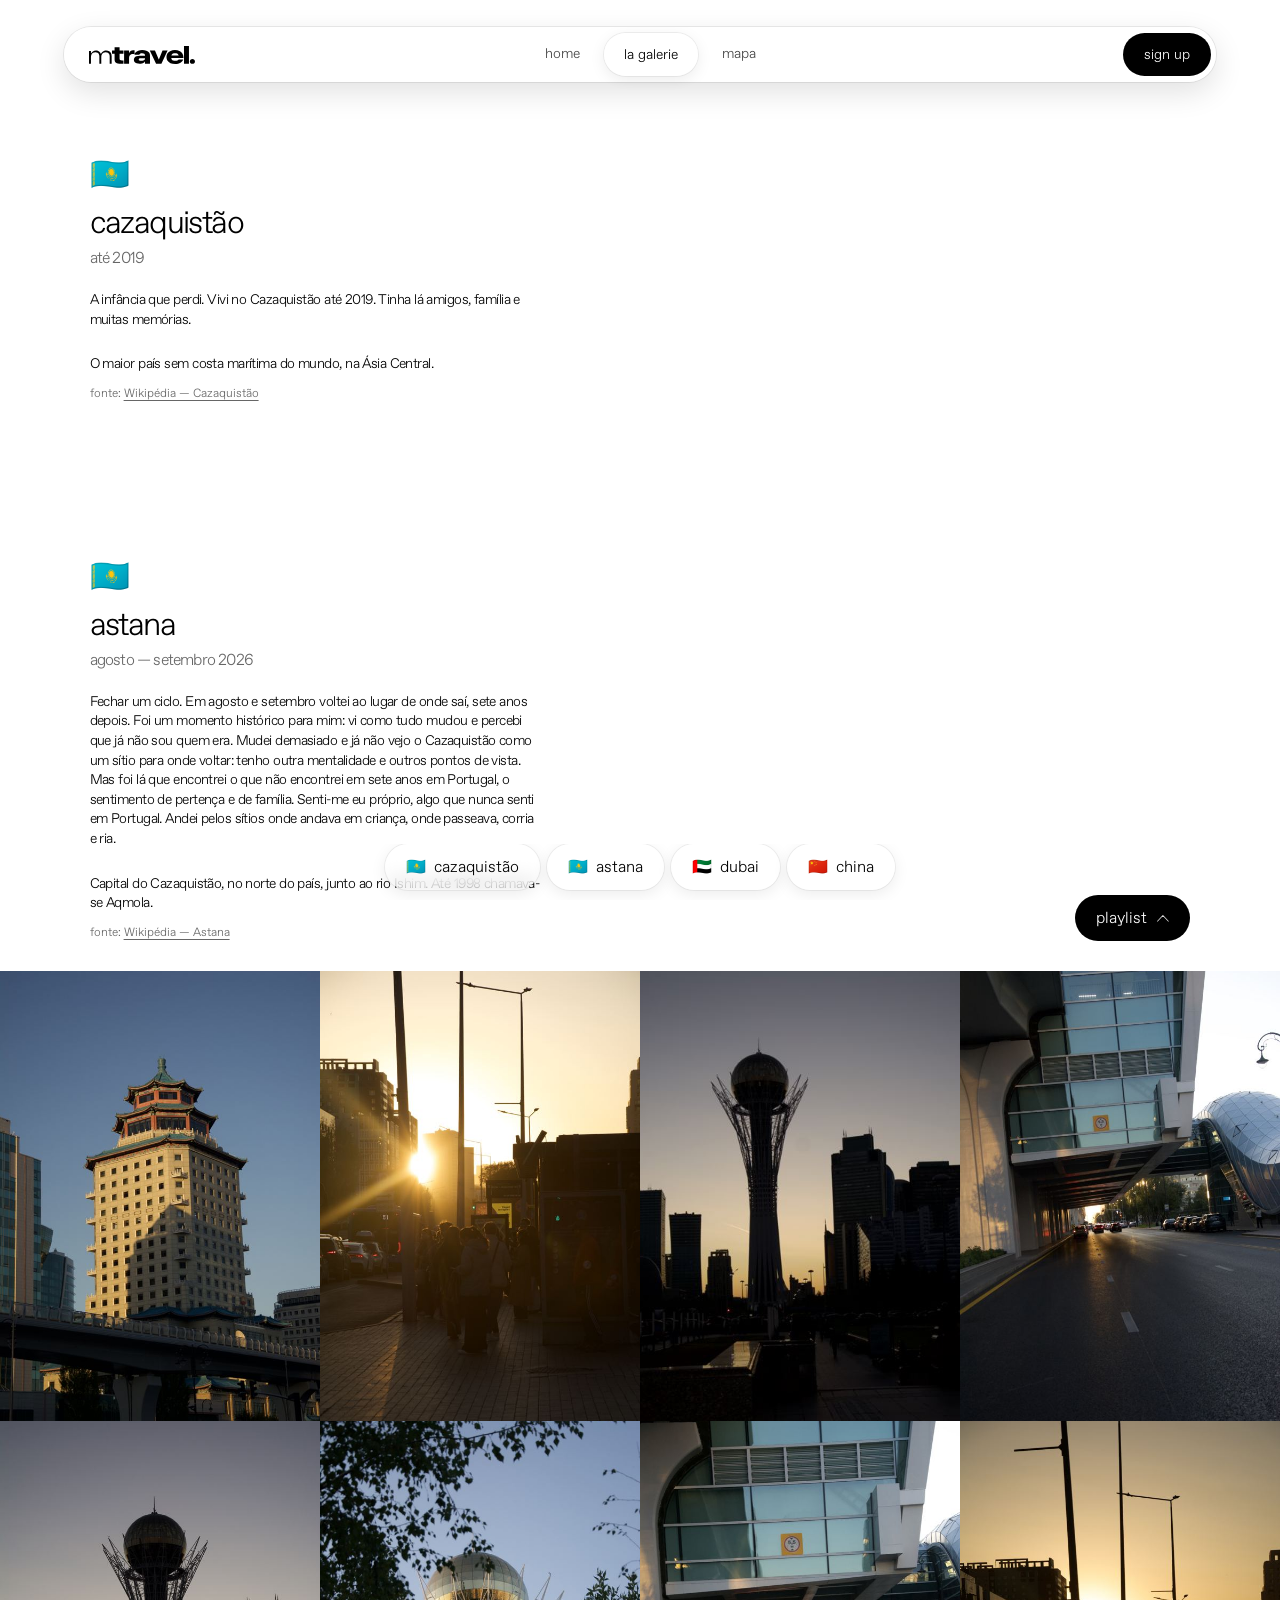
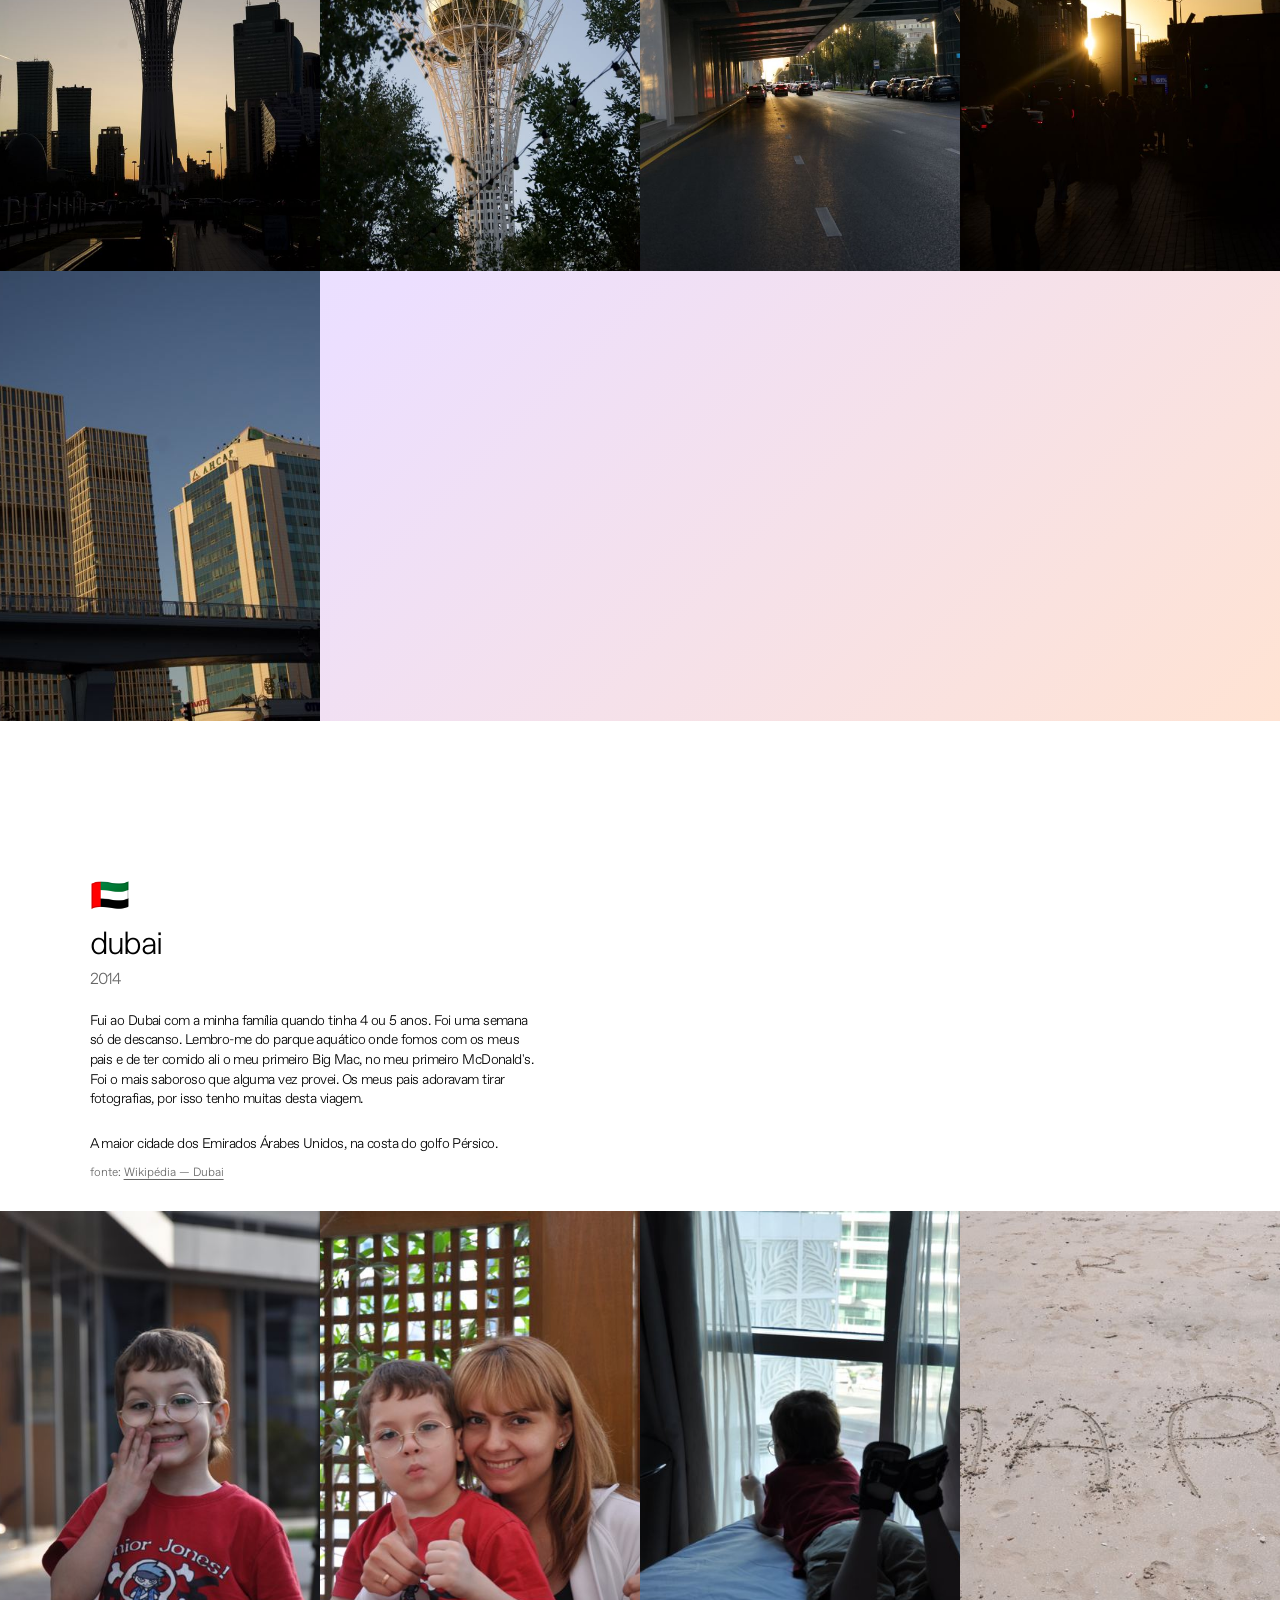
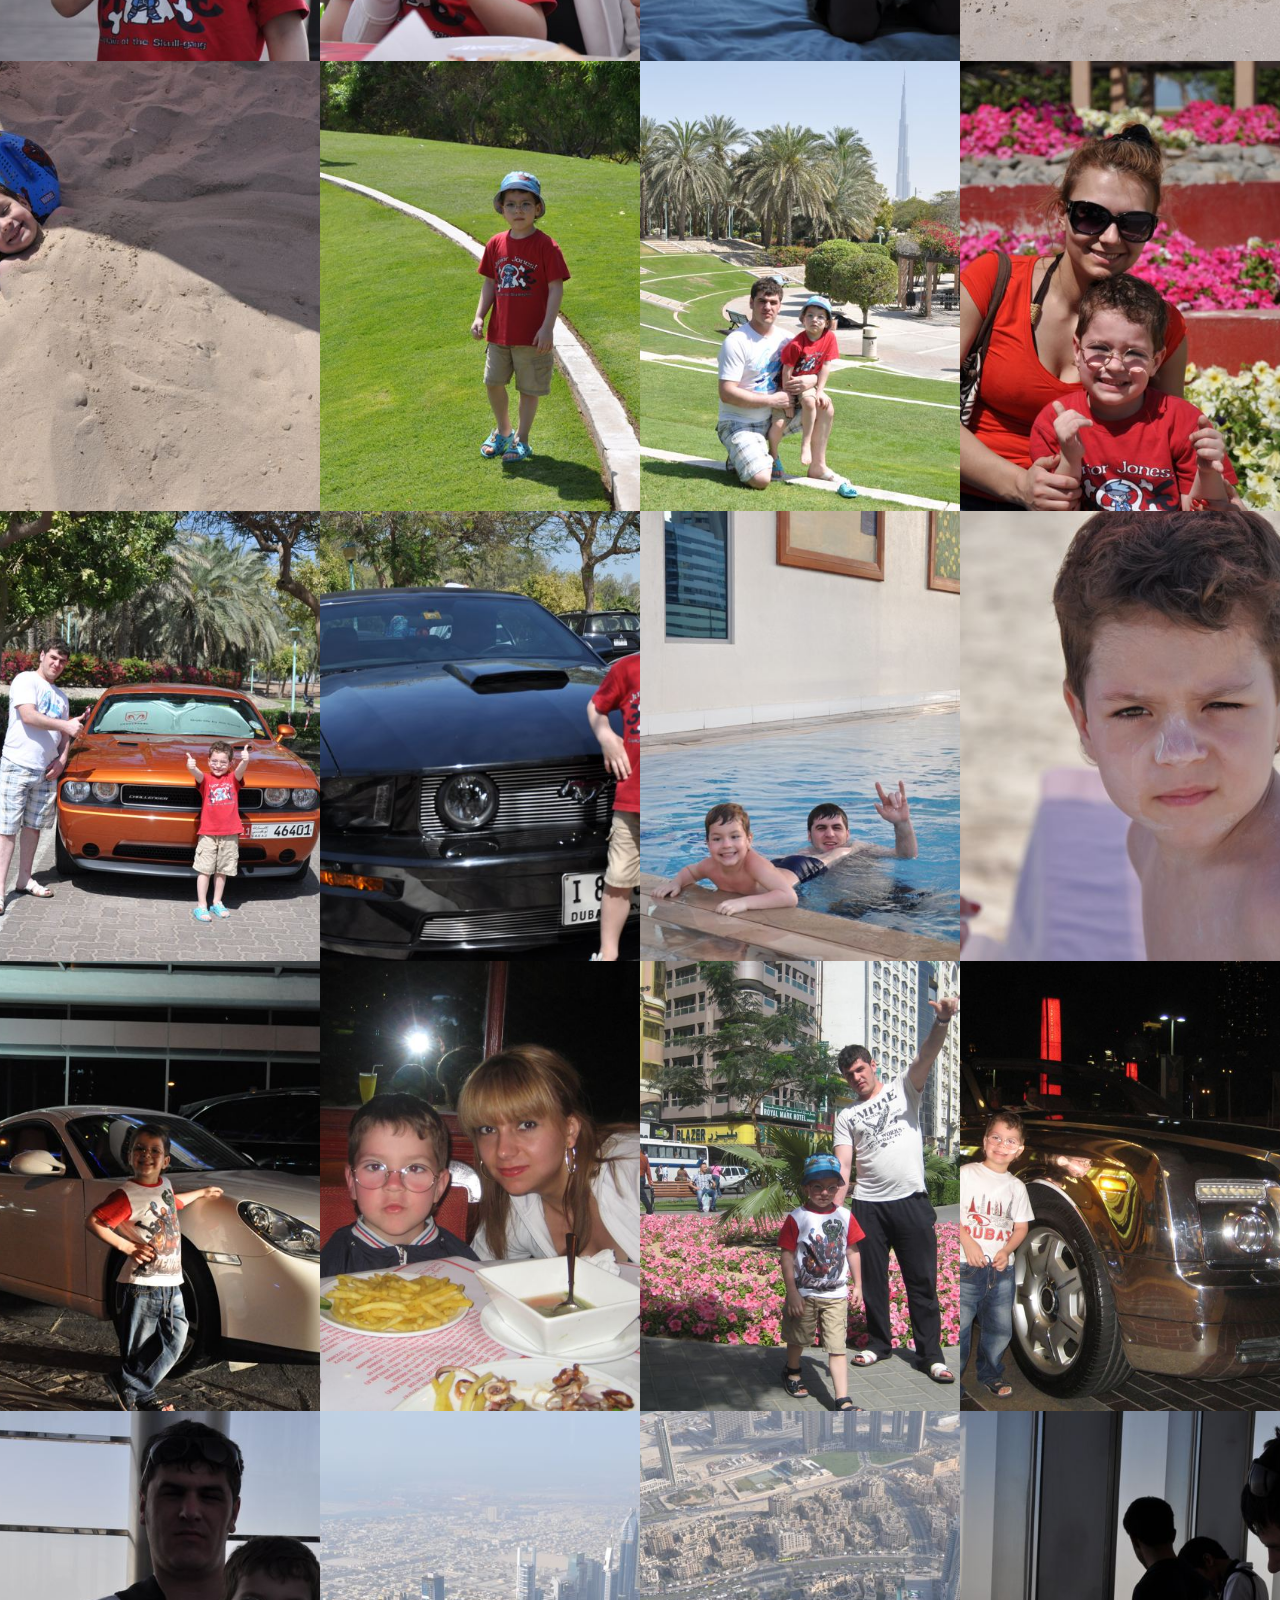
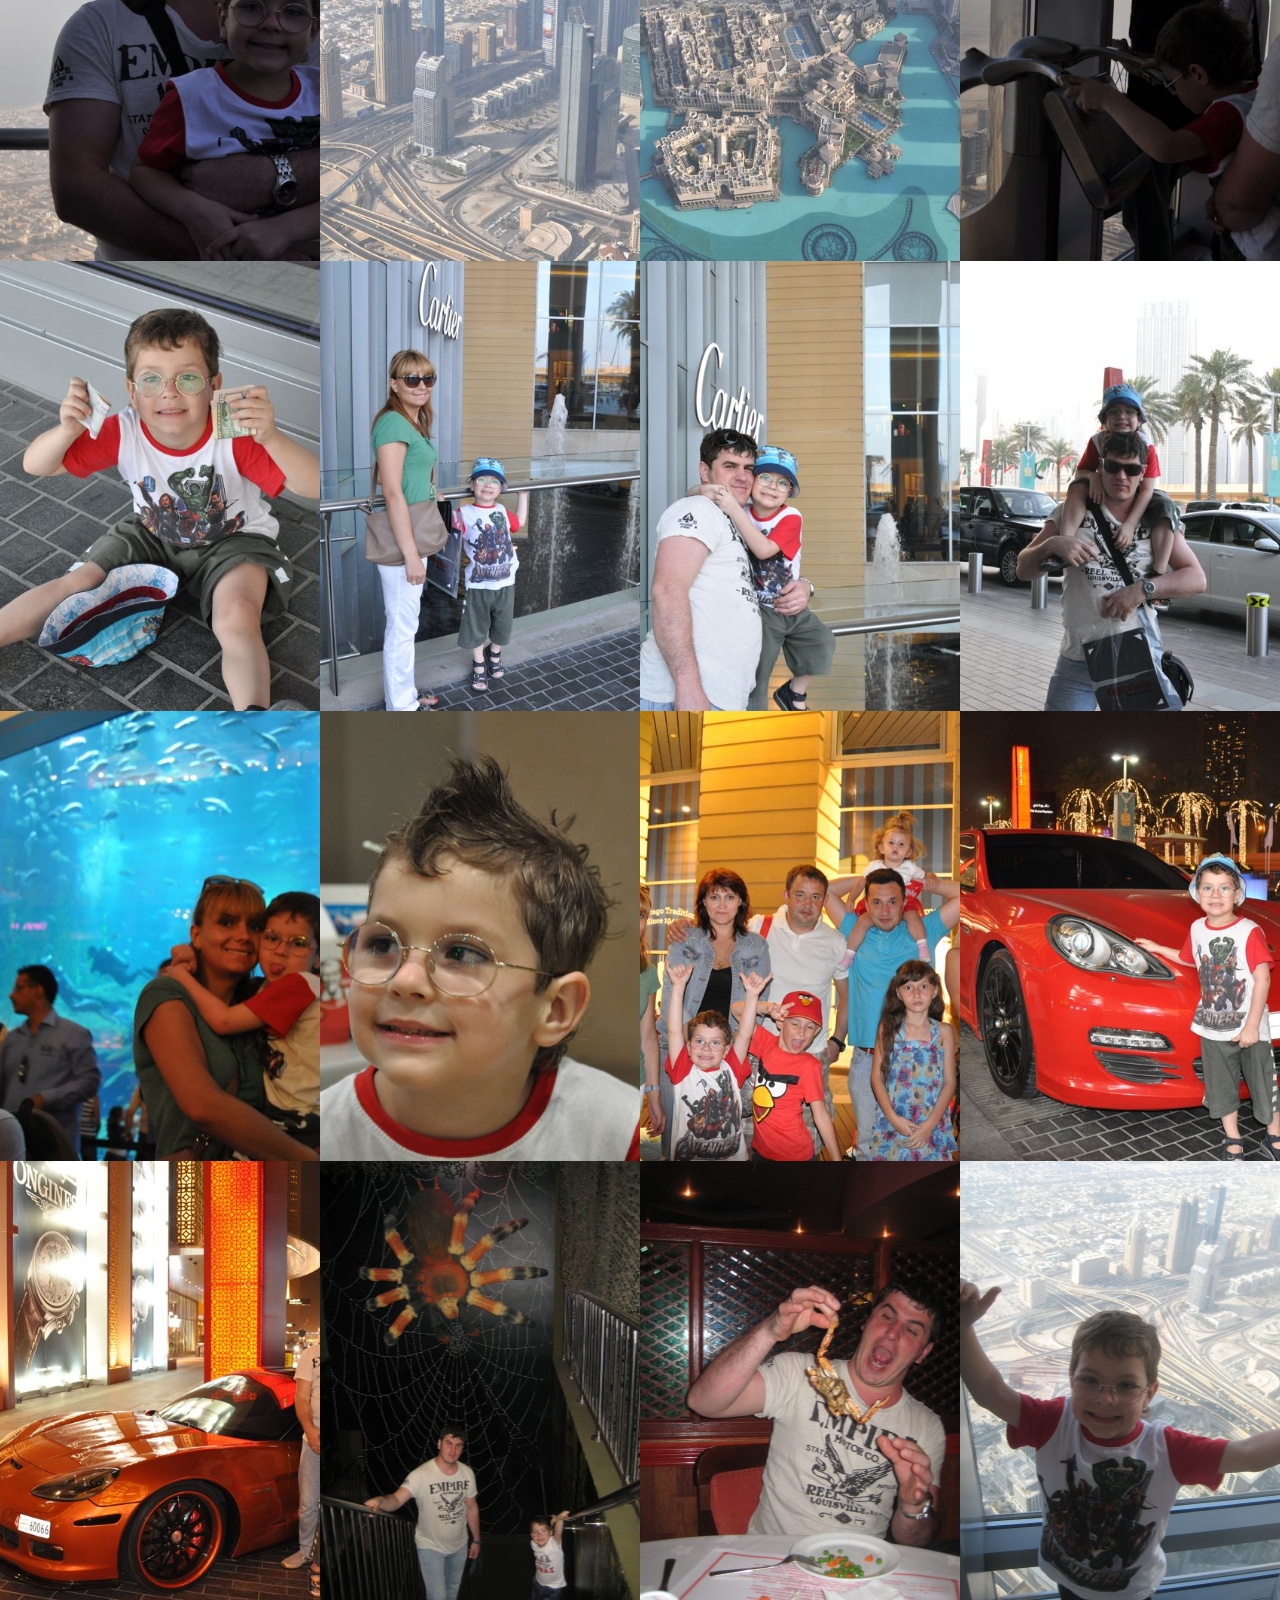
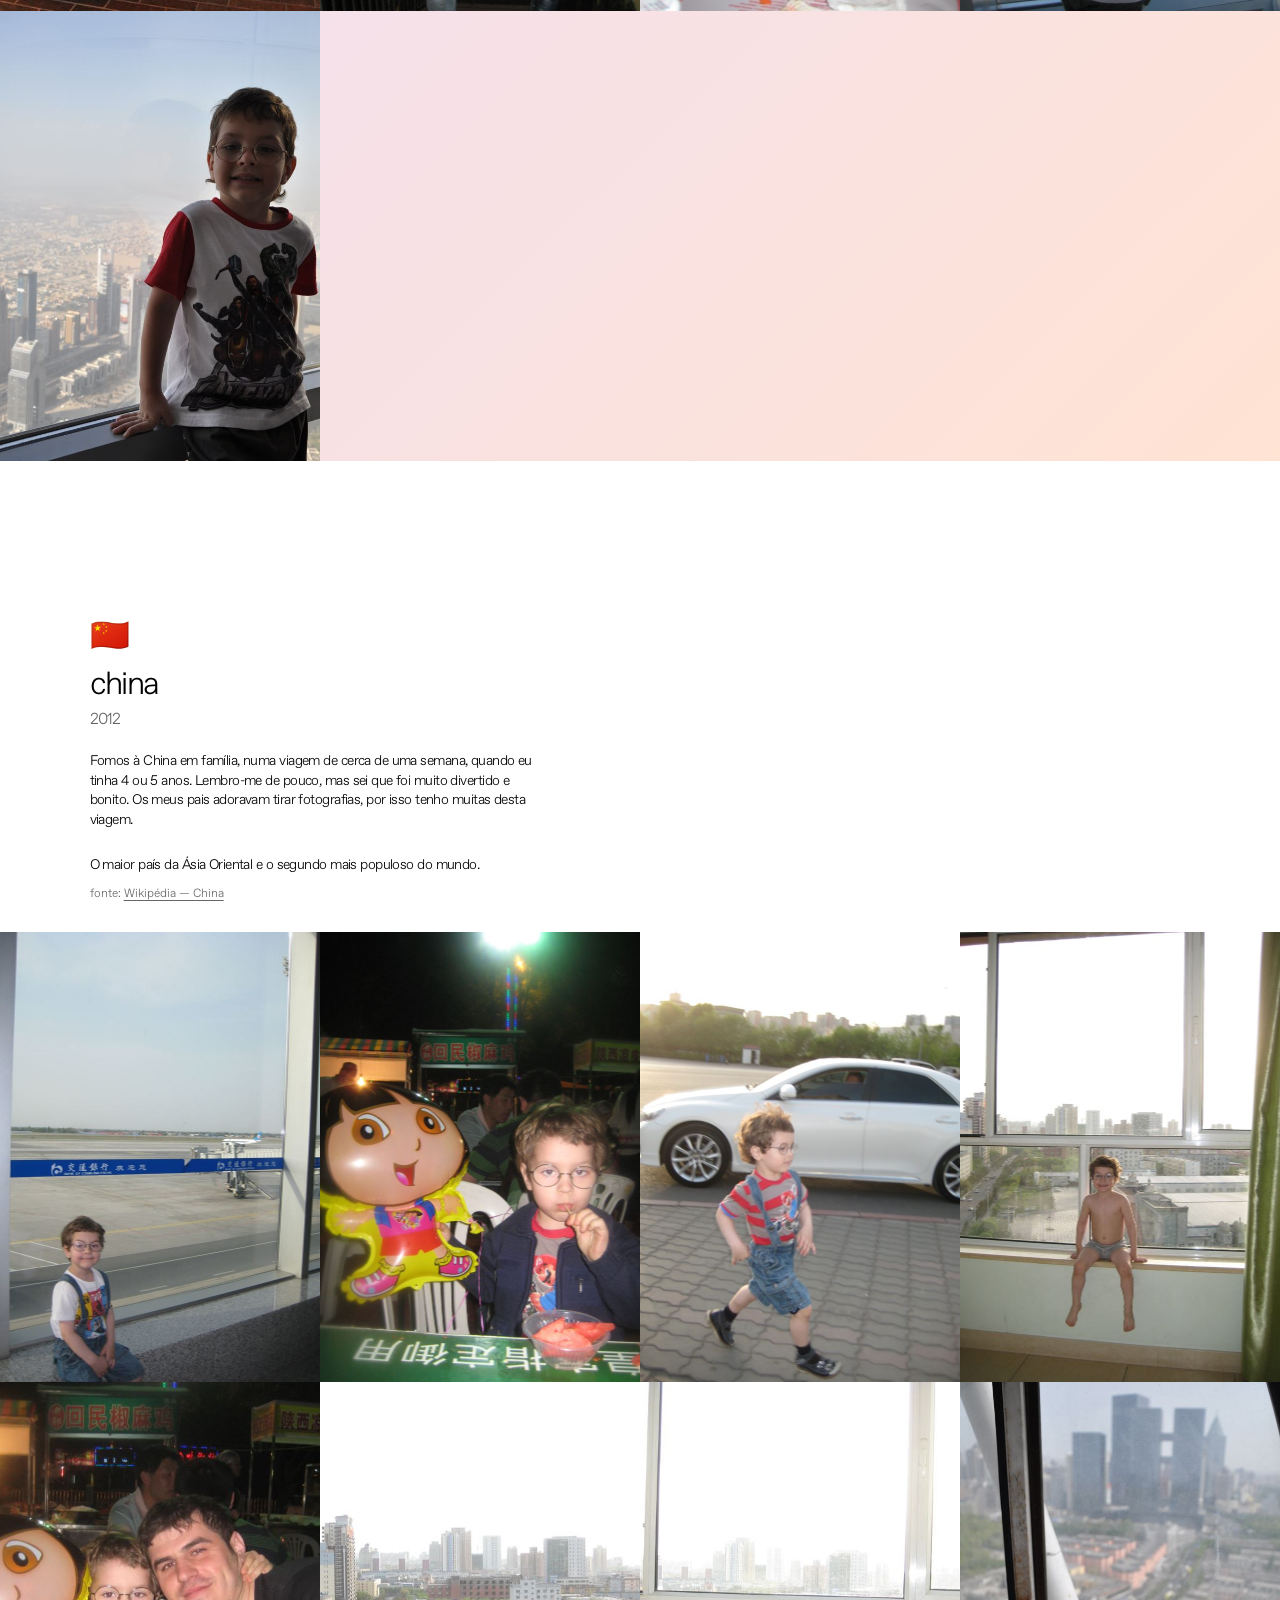
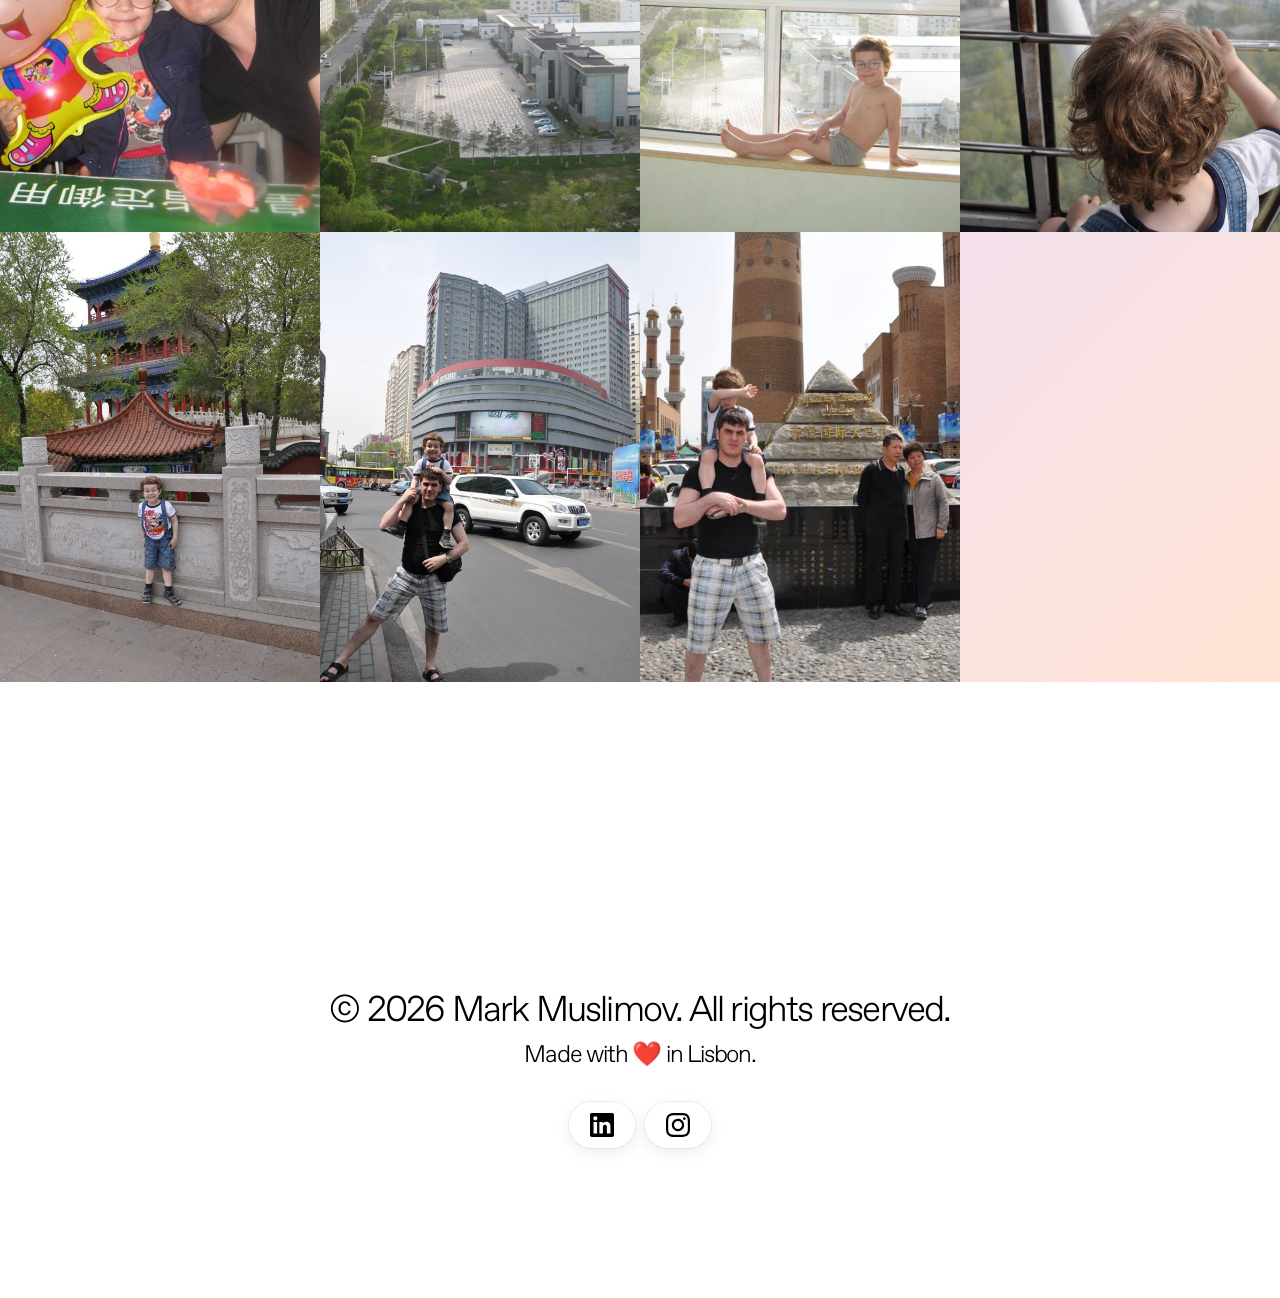
==== commit 13998892: "Add trip stories (cazaquistao, astana, dubai, china); fix link color Co-Authored-By: Claude Sonnet 5" ====
--- a/galerie.html
+++ b/galerie.html
@@ -1,24 +1,39 @@
-<!DOCTYPE html>
+<!doctype html>
 <html lang="pt">
   <head>
-    <meta charset="UTF-8">
-    <meta name="viewport" content="width=device-width, initial-scale=1.0">
-    <meta name="description" content="Galeria do mTravel: fotografias, datas e playlists de cada viagem.">
+    <meta charset="UTF-8" />
+    <meta name="viewport" content="width=device-width, initial-scale=1.0" />
+    <meta
+      name="description"
+      content="Galeria do mTravel: fotografias, datas e playlists de cada viagem."
+    />
     <title>mTravel | galerie</title>
-    <link rel="icon" href="materials/images/branding/logo.svg" type="image/svg+xml">
-    <link rel="stylesheet" href="styles/scss/main/styles.css">
+    <link
+      rel="icon"
+      href="materials/images/branding/logo.svg"
+      type="image/svg+xml"
+    />
+    <link rel="stylesheet" href="styles/scss/main/styles.css" />
   </head>
   <body>
     <a class="skip-link" href="#conteudo">saltar para o conteúdo</a>
 
     <nav aria-label="Principal">
       <a href="index.html" aria-label="mTravel — home">
-        <img src="materials/images/branding/logo.svg" class="logo" alt="mTravel" width="405" height="69">
+        <img
+          src="materials/images/branding/logo.svg"
+          class="logo"
+          alt="mTravel"
+          width="405"
+          height="69"
+        />
       </a>
 
       <div class="nav-section">
         <a class="nav-item" href="index.html">home</a>
-        <a class="nav-item active" href="galerie.html" aria-current="page">la galerie</a>
+        <a class="nav-item active" href="galerie.html" aria-current="page"
+          >la galerie</a
+        >
         <a class="nav-item" href="mapa.html">mapa</a>
       </div>
 
@@ -31,38 +46,100 @@
       <h1 class="sr-only">la galerie — as minhas viagens</h1>
 
       <section class="location-bar" aria-label="Destinos">
-      <a class="liquid-button" href="galerie.html#cazaquistao"><span aria-hidden="true">🇰🇿</span>&nbsp; cazaquistão</a>
-      <a class="liquid-button" href="galerie.html#astana"><span aria-hidden="true">🇰🇿</span>&nbsp; astana</a>
-      <a class="liquid-button" href="galerie.html#dubai"><span aria-hidden="true">🇦🇪</span>&nbsp; dubai</a>
-      <a class="liquid-button" href="galerie.html#china"><span aria-hidden="true">🇨🇳</span>&nbsp; china</a>
+        <a class="liquid-button" href="galerie.html#cazaquistao"
+          ><span aria-hidden="true">🇰🇿</span>&nbsp; cazaquistão</a
+        >
+        <a class="liquid-button" href="galerie.html#astana"
+          ><span aria-hidden="true">🇰🇿</span>&nbsp; astana</a
+        >
+        <a class="liquid-button" href="galerie.html#dubai"
+          ><span aria-hidden="true">🇦🇪</span>&nbsp; dubai</a
+        >
+        <a class="liquid-button" href="galerie.html#china"
+          ><span aria-hidden="true">🇨🇳</span>&nbsp; china</a
+        >
       </section>
 
-      <section class="galerie-container" id="cazaquistao" aria-labelledby="titulo-cazaquistao">
+      <section
+        class="galerie-container"
+        id="cazaquistao"
+        aria-labelledby="titulo-cazaquistao"
+      >
         <div class="moment-data">
           <div class="info-left">
             <p class="moment-flag" aria-hidden="true">🇰🇿</p>
             <h2 class="moment-location" id="titulo-cazaquistao">cazaquistão</h2>
             <p class="moment-date">até 2019</p>
-            <p class="moment-description">O maior país sem costa marítima do mundo, na Ásia Central.</p>
-            <p class="moment-source">fonte: <a class="text-link" href="https://pt.wikipedia.org/wiki/Cazaquist%C3%A3o" target="_blank" rel="noopener noreferrer">Wikipédia — Cazaquistão</a></p>
+            <p class="moment-story">
+              A infância que perdi. Vivi no Cazaquistão até 2019.
+              Tinha lá amigos, família e muitas memórias.
+            </p>
+            <p class="moment-description">
+              O maior país sem costa marítima do mundo, na Ásia Central.
+            </p>
+            <p class="moment-source">
+              fonte:
+              <a
+                class="text-link"
+                href="https://pt.wikipedia.org/wiki/Cazaquist%C3%A3o"
+                target="_blank"
+                rel="noopener noreferrer"
+                >Wikipédia — Cazaquistão</a
+              >
+            </p>
           </div>
         </div>
       </section>
 
-      <section class="galerie-container" id="astana" aria-labelledby="titulo-astana">
+      <section
+        class="galerie-container"
+        id="astana"
+        aria-labelledby="titulo-astana"
+      >
         <div class="moment-data">
           <div class="info-left">
             <p class="moment-flag" aria-hidden="true">🇰🇿</p>
             <h2 class="moment-location" id="titulo-astana">astana</h2>
             <p class="moment-date">agosto — setembro 2026</p>
-            <p class="moment-description">Capital do Cazaquistão, no norte do país, junto ao rio Ishim. Até 1998 chamava-se Aqmola.</p>
-            <p class="moment-source">fonte: <a class="text-link" href="https://pt.wikipedia.org/wiki/Astana" target="_blank" rel="noopener noreferrer">Wikipédia — Astana</a></p>
+            <p class="moment-story">
+              Fechar um ciclo. Em agosto e setembro voltei ao lugar de onde saí, sete anos depois.
+              Foi um momento histórico para mim: vi como tudo mudou e percebi que já não sou quem era.
+              Mudei demasiado e já não vejo o Cazaquistão como um sítio para onde voltar: tenho outra
+              mentalidade e outros pontos de vista. Mas foi lá que encontrei o que não encontrei em sete
+              anos em Portugal, o sentimento de pertença e de família. Senti-me eu próprio, algo que nunca
+              senti em Portugal. Andei pelos sítios onde andava em criança, onde passeava, corria e ria.
+            </p>
+            <p class="moment-description">
+              Capital do Cazaquistão, no norte do país, junto ao rio Ishim. Até
+              1998 chamava-se Aqmola.
+            </p>
+            <p class="moment-source">
+              fonte:
+              <a
+                class="text-link"
+                href="https://pt.wikipedia.org/wiki/Astana"
+                target="_blank"
+                rel="noopener noreferrer"
+                >Wikipédia — Astana</a
+              >
+            </p>
           </div>
 
           <div class="info-right">
-            <button class="button playlist-button" type="button" aria-expanded="false" aria-controls="playlist-astana">
+            <button
+              class="button playlist-button"
+              type="button"
+              aria-expanded="false"
+              aria-controls="playlist-astana"
+            >
               playlist
-              <img class="button-icon" src="materials/icons/chevron.up.svg" alt="" width="12" height="7">
+              <img
+                class="button-icon"
+                src="materials/icons/chevron.up.svg"
+                alt=""
+                width="12"
+                height="7"
+              />
             </button>
             <iframe
               class="playlist-window is-hidden"
@@ -77,103 +154,580 @@
         </div>
 
         <div class="photos-container" data-fotos="astana">
-          <img class="galerie-photo" src="materials/images/countries/astana/01.jpg" alt="Astana — fotografia 1 de 9" width="600" height="900" loading="lazy" decoding="async">
-          <img class="galerie-photo" src="materials/images/countries/astana/02.jpg" alt="Astana — fotografia 2 de 9" width="600" height="900" loading="lazy" decoding="async">
-          <img class="galerie-photo" src="materials/images/countries/astana/03.jpg" alt="Astana — fotografia 3 de 9" width="900" height="600" loading="lazy" decoding="async">
-          <img class="galerie-photo" src="materials/images/countries/astana/04.jpg" alt="Astana — fotografia 4 de 9" width="600" height="900" loading="lazy" decoding="async">
-          <img class="galerie-photo" src="materials/images/countries/astana/05.jpg" alt="Astana — fotografia 5 de 9" width="600" height="900" loading="lazy" decoding="async">
-          <img class="galerie-photo" src="materials/images/countries/astana/06.jpg" alt="Astana — fotografia 6 de 9" width="600" height="900" loading="lazy" decoding="async">
-          <img class="galerie-photo" src="materials/images/countries/astana/07.jpg" alt="Astana — fotografia 7 de 9" width="600" height="900" loading="lazy" decoding="async">
-          <img class="galerie-photo" src="materials/images/countries/astana/08.jpg" alt="Astana — fotografia 8 de 9" width="600" height="900" loading="lazy" decoding="async">
-          <img class="galerie-photo" src="materials/images/countries/astana/09.jpg" alt="Astana — fotografia 9 de 9" width="900" height="600" loading="lazy" decoding="async">
+          <img
+            class="galerie-photo"
+            src="materials/images/countries/astana/01.jpg"
+            alt="Astana — fotografia 1 de 9"
+            width="600"
+            height="900"
+            loading="lazy"
+            decoding="async"
+          />
+          <img
+            class="galerie-photo"
+            src="materials/images/countries/astana/02.jpg"
+            alt="Astana — fotografia 2 de 9"
+            width="600"
+            height="900"
+            loading="lazy"
+            decoding="async"
+          />
+          <img
+            class="galerie-photo"
+            src="materials/images/countries/astana/03.jpg"
+            alt="Astana — fotografia 3 de 9"
+            width="900"
+            height="600"
+            loading="lazy"
+            decoding="async"
+          />
+          <img
+            class="galerie-photo"
+            src="materials/images/countries/astana/04.jpg"
+            alt="Astana — fotografia 4 de 9"
+            width="600"
+            height="900"
+            loading="lazy"
+            decoding="async"
+          />
+          <img
+            class="galerie-photo"
+            src="materials/images/countries/astana/05.jpg"
+            alt="Astana — fotografia 5 de 9"
+            width="600"
+            height="900"
+            loading="lazy"
+            decoding="async"
+          />
+          <img
+            class="galerie-photo"
+            src="materials/images/countries/astana/06.jpg"
+            alt="Astana — fotografia 6 de 9"
+            width="600"
+            height="900"
+            loading="lazy"
+            decoding="async"
+          />
+          <img
+            class="galerie-photo"
+            src="materials/images/countries/astana/07.jpg"
+            alt="Astana — fotografia 7 de 9"
+            width="600"
+            height="900"
+            loading="lazy"
+            decoding="async"
+          />
+          <img
+            class="galerie-photo"
+            src="materials/images/countries/astana/08.jpg"
+            alt="Astana — fotografia 8 de 9"
+            width="600"
+            height="900"
+            loading="lazy"
+            decoding="async"
+          />
+          <img
+            class="galerie-photo"
+            src="materials/images/countries/astana/09.jpg"
+            alt="Astana — fotografia 9 de 9"
+            width="900"
+            height="600"
+            loading="lazy"
+            decoding="async"
+          />
         </div>
       </section>
 
-      <section class="galerie-container" id="dubai" aria-labelledby="titulo-dubai">
+      <section
+        class="galerie-container"
+        id="dubai"
+        aria-labelledby="titulo-dubai"
+      >
         <div class="moment-data">
           <div class="info-left">
             <p class="moment-flag" aria-hidden="true">🇦🇪</p>
             <h2 class="moment-location" id="titulo-dubai">dubai</h2>
             <p class="moment-date">2014</p>
-            <p class="moment-description">A maior cidade dos Emirados Árabes Unidos, na costa do golfo Pérsico.</p>
-            <p class="moment-source">fonte: <a class="text-link" href="https://pt.wikipedia.org/wiki/Dubai" target="_blank" rel="noopener noreferrer">Wikipédia — Dubai</a></p>
+            <p class="moment-story">
+              Fui ao Dubai com a minha família quando tinha 4 ou 5 anos. Foi uma semana só de descanso.
+              Lembro-me do parque aquático onde fomos com os meus pais e de ter comido ali o meu primeiro
+              Big Mac, no meu primeiro McDonald's. Foi o mais saboroso que alguma vez provei. Os meus pais
+              adoravam tirar fotografias, por isso tenho muitas desta viagem.
+            </p>
+            <p class="moment-description">
+              A maior cidade dos Emirados Árabes Unidos, na costa do golfo
+              Pérsico.
+            </p>
+            <p class="moment-source">
+              fonte:
+              <a
+                class="text-link"
+                href="https://pt.wikipedia.org/wiki/Dubai"
+                target="_blank"
+                rel="noopener noreferrer"
+                >Wikipédia — Dubai</a
+              >
+            </p>
           </div>
         </div>
 
         <div class="photos-container" data-fotos="dubai">
-          <img class="galerie-photo" src="materials/images/countries/dubai/01.jpg" alt="Dubai — fotografia 1 de 33" width="900" height="598" loading="lazy" decoding="async">
-          <img class="galerie-photo" src="materials/images/countries/dubai/02.jpg" alt="Dubai — fotografia 2 de 33" width="900" height="598" loading="lazy" decoding="async">
-          <img class="galerie-photo" src="materials/images/countries/dubai/03.jpg" alt="Dubai — fotografia 3 de 33" width="900" height="598" loading="lazy" decoding="async">
-          <img class="galerie-photo" src="materials/images/countries/dubai/04.jpg" alt="Dubai — fotografia 4 de 33" width="900" height="598" loading="lazy" decoding="async">
-          <img class="galerie-photo" src="materials/images/countries/dubai/05.jpg" alt="Dubai — fotografia 5 de 33" width="900" height="598" loading="lazy" decoding="async">
-          <img class="galerie-photo" src="materials/images/countries/dubai/06.jpg" alt="Dubai — fotografia 6 de 33" width="900" height="598" loading="lazy" decoding="async">
-          <img class="galerie-photo" src="materials/images/countries/dubai/07.jpg" alt="Dubai — fotografia 7 de 33" width="900" height="598" loading="lazy" decoding="async">
-          <img class="galerie-photo" src="materials/images/countries/dubai/08.jpg" alt="Dubai — fotografia 8 de 33" width="900" height="598" loading="lazy" decoding="async">
-          <img class="galerie-photo" src="materials/images/countries/dubai/09.jpg" alt="Dubai — fotografia 9 de 33" width="900" height="598" loading="lazy" decoding="async">
-          <img class="galerie-photo" src="materials/images/countries/dubai/10.jpg" alt="Dubai — fotografia 10 de 33" width="900" height="598" loading="lazy" decoding="async">
-          <img class="galerie-photo" src="materials/images/countries/dubai/11.jpg" alt="Dubai — fotografia 11 de 33" width="900" height="598" loading="lazy" decoding="async">
-          <img class="galerie-photo" src="materials/images/countries/dubai/12.jpg" alt="Dubai — fotografia 12 de 33" width="900" height="598" loading="lazy" decoding="async">
-          <img class="galerie-photo" src="materials/images/countries/dubai/13.jpg" alt="Dubai — fotografia 13 de 33" width="900" height="598" loading="lazy" decoding="async">
-          <img class="galerie-photo" src="materials/images/countries/dubai/14.jpg" alt="Dubai — fotografia 14 de 33" width="900" height="675" loading="lazy" decoding="async">
-          <img class="galerie-photo" src="materials/images/countries/dubai/15.jpg" alt="Dubai — fotografia 15 de 33" width="900" height="675" loading="lazy" decoding="async">
-          <img class="galerie-photo" src="materials/images/countries/dubai/16.jpg" alt="Dubai — fotografia 16 de 33" width="900" height="675" loading="lazy" decoding="async">
-          <img class="galerie-photo" src="materials/images/countries/dubai/17.jpg" alt="Dubai — fotografia 17 de 33" width="900" height="598" loading="lazy" decoding="async">
-          <img class="galerie-photo" src="materials/images/countries/dubai/18.jpg" alt="Dubai — fotografia 18 de 33" width="900" height="598" loading="lazy" decoding="async">
-          <img class="galerie-photo" src="materials/images/countries/dubai/19.jpg" alt="Dubai — fotografia 19 de 33" width="900" height="598" loading="lazy" decoding="async">
-          <img class="galerie-photo" src="materials/images/countries/dubai/20.jpg" alt="Dubai — fotografia 20 de 33" width="900" height="598" loading="lazy" decoding="async">
-          <img class="galerie-photo" src="materials/images/countries/dubai/21.jpg" alt="Dubai — fotografia 21 de 33" width="900" height="598" loading="lazy" decoding="async">
-          <img class="galerie-photo" src="materials/images/countries/dubai/22.jpg" alt="Dubai — fotografia 22 de 33" width="900" height="598" loading="lazy" decoding="async">
-          <img class="galerie-photo" src="materials/images/countries/dubai/23.jpg" alt="Dubai — fotografia 23 de 33" width="900" height="598" loading="lazy" decoding="async">
-          <img class="galerie-photo" src="materials/images/countries/dubai/24.jpg" alt="Dubai — fotografia 24 de 33" width="900" height="598" loading="lazy" decoding="async">
-          <img class="galerie-photo" src="materials/images/countries/dubai/25.jpg" alt="Dubai — fotografia 25 de 33" width="900" height="598" loading="lazy" decoding="async">
-          <img class="galerie-photo" src="materials/images/countries/dubai/26.jpg" alt="Dubai — fotografia 26 de 33" width="900" height="598" loading="lazy" decoding="async">
-          <img class="galerie-photo" src="materials/images/countries/dubai/27.jpg" alt="Dubai — fotografia 27 de 33" width="900" height="598" loading="lazy" decoding="async">
-          <img class="galerie-photo" src="materials/images/countries/dubai/28.jpg" alt="Dubai — fotografia 28 de 33" width="900" height="598" loading="lazy" decoding="async">
-          <img class="galerie-photo" src="materials/images/countries/dubai/29.jpg" alt="Dubai — fotografia 29 de 33" width="900" height="598" loading="lazy" decoding="async">
-          <img class="galerie-photo" src="materials/images/countries/dubai/30.jpg" alt="Dubai — fotografia 30 de 33" width="675" height="900" loading="lazy" decoding="async">
-          <img class="galerie-photo" src="materials/images/countries/dubai/31.jpg" alt="Dubai — fotografia 31 de 33" width="675" height="900" loading="lazy" decoding="async">
-          <img class="galerie-photo" src="materials/images/countries/dubai/32.jpg" alt="Dubai — fotografia 32 de 33" width="675" height="900" loading="lazy" decoding="async">
-          <img class="galerie-photo" src="materials/images/countries/dubai/33.jpg" alt="Dubai — fotografia 33 de 33" width="598" height="900" loading="lazy" decoding="async">
+          <img
+            class="galerie-photo"
+            src="materials/images/countries/dubai/01.jpg"
+            alt="Dubai — fotografia 1 de 33"
+            width="900"
+            height="598"
+            loading="lazy"
+            decoding="async"
+          />
+          <img
+            class="galerie-photo"
+            src="materials/images/countries/dubai/02.jpg"
+            alt="Dubai — fotografia 2 de 33"
+            width="900"
+            height="598"
+            loading="lazy"
+            decoding="async"
+          />
+          <img
+            class="galerie-photo"
+            src="materials/images/countries/dubai/03.jpg"
+            alt="Dubai — fotografia 3 de 33"
+            width="900"
+            height="598"
+            loading="lazy"
+            decoding="async"
+          />
+          <img
+            class="galerie-photo"
+            src="materials/images/countries/dubai/04.jpg"
+            alt="Dubai — fotografia 4 de 33"
+            width="900"
+            height="598"
+            loading="lazy"
+            decoding="async"
+          />
+          <img
+            class="galerie-photo"
+            src="materials/images/countries/dubai/05.jpg"
+            alt="Dubai — fotografia 5 de 33"
+            width="900"
+            height="598"
+            loading="lazy"
+            decoding="async"
+          />
+          <img
+            class="galerie-photo"
+            src="materials/images/countries/dubai/06.jpg"
+            alt="Dubai — fotografia 6 de 33"
+            width="900"
+            height="598"
+            loading="lazy"
+            decoding="async"
+          />
+          <img
+            class="galerie-photo"
+            src="materials/images/countries/dubai/07.jpg"
+            alt="Dubai — fotografia 7 de 33"
+            width="900"
+            height="598"
+            loading="lazy"
+            decoding="async"
+          />
+          <img
+            class="galerie-photo"
+            src="materials/images/countries/dubai/08.jpg"
+            alt="Dubai — fotografia 8 de 33"
+            width="900"
+            height="598"
+            loading="lazy"
+            decoding="async"
+          />
+          <img
+            class="galerie-photo"
+            src="materials/images/countries/dubai/09.jpg"
+            alt="Dubai — fotografia 9 de 33"
+            width="900"
+            height="598"
+            loading="lazy"
+            decoding="async"
+          />
+          <img
+            class="galerie-photo"
+            src="materials/images/countries/dubai/10.jpg"
+            alt="Dubai — fotografia 10 de 33"
+            width="900"
+            height="598"
+            loading="lazy"
+            decoding="async"
+          />
+          <img
+            class="galerie-photo"
+            src="materials/images/countries/dubai/11.jpg"
+            alt="Dubai — fotografia 11 de 33"
+            width="900"
+            height="598"
+            loading="lazy"
+            decoding="async"
+          />
+          <img
+            class="galerie-photo"
+            src="materials/images/countries/dubai/12.jpg"
+            alt="Dubai — fotografia 12 de 33"
+            width="900"
+            height="598"
+            loading="lazy"
+            decoding="async"
+          />
+          <img
+            class="galerie-photo"
+            src="materials/images/countries/dubai/13.jpg"
+            alt="Dubai — fotografia 13 de 33"
+            width="900"
+            height="598"
+            loading="lazy"
+            decoding="async"
+          />
+          <img
+            class="galerie-photo"
+            src="materials/images/countries/dubai/14.jpg"
+            alt="Dubai — fotografia 14 de 33"
+            width="900"
+            height="675"
+            loading="lazy"
+            decoding="async"
+          />
+          <img
+            class="galerie-photo"
+            src="materials/images/countries/dubai/15.jpg"
+            alt="Dubai — fotografia 15 de 33"
+            width="900"
+            height="675"
+            loading="lazy"
+            decoding="async"
+          />
+          <img
+            class="galerie-photo"
+            src="materials/images/countries/dubai/16.jpg"
+            alt="Dubai — fotografia 16 de 33"
+            width="900"
+            height="675"
+            loading="lazy"
+            decoding="async"
+          />
+          <img
+            class="galerie-photo"
+            src="materials/images/countries/dubai/17.jpg"
+            alt="Dubai — fotografia 17 de 33"
+            width="900"
+            height="598"
+            loading="lazy"
+            decoding="async"
+          />
+          <img
+            class="galerie-photo"
+            src="materials/images/countries/dubai/18.jpg"
+            alt="Dubai — fotografia 18 de 33"
+            width="900"
+            height="598"
+            loading="lazy"
+            decoding="async"
+          />
+          <img
+            class="galerie-photo"
+            src="materials/images/countries/dubai/19.jpg"
+            alt="Dubai — fotografia 19 de 33"
+            width="900"
+            height="598"
+            loading="lazy"
+            decoding="async"
+          />
+          <img
+            class="galerie-photo"
+            src="materials/images/countries/dubai/20.jpg"
+            alt="Dubai — fotografia 20 de 33"
+            width="900"
+            height="598"
+            loading="lazy"
+            decoding="async"
+          />
+          <img
+            class="galerie-photo"
+            src="materials/images/countries/dubai/21.jpg"
+            alt="Dubai — fotografia 21 de 33"
+            width="900"
+            height="598"
+            loading="lazy"
+            decoding="async"
+          />
+          <img
+            class="galerie-photo"
+            src="materials/images/countries/dubai/22.jpg"
+            alt="Dubai — fotografia 22 de 33"
+            width="900"
+            height="598"
+            loading="lazy"
+            decoding="async"
+          />
+          <img
+            class="galerie-photo"
+            src="materials/images/countries/dubai/23.jpg"
+            alt="Dubai — fotografia 23 de 33"
+            width="900"
+            height="598"
+            loading="lazy"
+            decoding="async"
+          />
+          <img
+            class="galerie-photo"
+            src="materials/images/countries/dubai/24.jpg"
+            alt="Dubai — fotografia 24 de 33"
+            width="900"
+            height="598"
+            loading="lazy"
+            decoding="async"
+          />
+          <img
+            class="galerie-photo"
+            src="materials/images/countries/dubai/25.jpg"
+            alt="Dubai — fotografia 25 de 33"
+            width="900"
+            height="598"
+            loading="lazy"
+            decoding="async"
+          />
+          <img
+            class="galerie-photo"
+            src="materials/images/countries/dubai/26.jpg"
+            alt="Dubai — fotografia 26 de 33"
+            width="900"
+            height="598"
+            loading="lazy"
+            decoding="async"
+          />
+          <img
+            class="galerie-photo"
+            src="materials/images/countries/dubai/27.jpg"
+            alt="Dubai — fotografia 27 de 33"
+            width="900"
+            height="598"
+            loading="lazy"
+            decoding="async"
+          />
+          <img
+            class="galerie-photo"
+            src="materials/images/countries/dubai/28.jpg"
+            alt="Dubai — fotografia 28 de 33"
+            width="900"
+            height="598"
+            loading="lazy"
+            decoding="async"
+          />
+          <img
+            class="galerie-photo"
+            src="materials/images/countries/dubai/29.jpg"
+            alt="Dubai — fotografia 29 de 33"
+            width="900"
+            height="598"
+            loading="lazy"
+            decoding="async"
+          />
+          <img
+            class="galerie-photo"
+            src="materials/images/countries/dubai/30.jpg"
+            alt="Dubai — fotografia 30 de 33"
+            width="675"
+            height="900"
+            loading="lazy"
+            decoding="async"
+          />
+          <img
+            class="galerie-photo"
+            src="materials/images/countries/dubai/31.jpg"
+            alt="Dubai — fotografia 31 de 33"
+            width="675"
+            height="900"
+            loading="lazy"
+            decoding="async"
+          />
+          <img
+            class="galerie-photo"
+            src="materials/images/countries/dubai/32.jpg"
+            alt="Dubai — fotografia 32 de 33"
+            width="675"
+            height="900"
+            loading="lazy"
+            decoding="async"
+          />
+          <img
+            class="galerie-photo"
+            src="materials/images/countries/dubai/33.jpg"
+            alt="Dubai — fotografia 33 de 33"
+            width="598"
+            height="900"
+            loading="lazy"
+            decoding="async"
+          />
         </div>
       </section>
 
-      <section class="galerie-container" id="china" aria-labelledby="titulo-china">
+      <section
+        class="galerie-container"
+        id="china"
+        aria-labelledby="titulo-china"
+      >
         <div class="moment-data">
           <div class="info-left">
             <p class="moment-flag" aria-hidden="true">🇨🇳</p>
             <h2 class="moment-location" id="titulo-china">china</h2>
             <p class="moment-date">2012</p>
-            <p class="moment-description">O maior país da Ásia Oriental e o segundo mais populoso do mundo.</p>
-            <p class="moment-source">fonte: <a class="text-link" href="https://pt.wikipedia.org/wiki/China" target="_blank" rel="noopener noreferrer">Wikipédia — China</a></p>
+            <p class="moment-story">
+              Fomos à China em família, numa viagem de cerca de uma semana, quando eu tinha 4 ou 5 anos.
+              Lembro-me de pouco, mas sei que foi muito divertido e bonito. Os meus pais adoravam tirar
+              fotografias, por isso tenho muitas desta viagem.
+            </p>
+            <p class="moment-description">
+              O maior país da Ásia Oriental e o segundo mais populoso do mundo.
+            </p>
+            <p class="moment-source">
+              fonte:
+              <a
+                class="text-link"
+                href="https://pt.wikipedia.org/wiki/China"
+                target="_blank"
+                rel="noopener noreferrer"
+                >Wikipédia — China</a
+              >
+            </p>
           </div>
         </div>
 
         <div class="photos-container" data-fotos="china">
-          <img class="galerie-photo" src="materials/images/countries/china/01.jpg" alt="China — fotografia 1 de 11" width="675" height="900" loading="lazy" decoding="async">
-          <img class="galerie-photo" src="materials/images/countries/china/02.jpg" alt="China — fotografia 2 de 11" width="675" height="900" loading="lazy" decoding="async">
-          <img class="galerie-photo" src="materials/images/countries/china/03.jpg" alt="China — fotografia 3 de 11" width="675" height="900" loading="lazy" decoding="async">
-          <img class="galerie-photo" src="materials/images/countries/china/04.jpg" alt="China — fotografia 4 de 11" width="675" height="900" loading="lazy" decoding="async">
-          <img class="galerie-photo" src="materials/images/countries/china/05.jpg" alt="China — fotografia 5 de 11" width="900" height="675" loading="lazy" decoding="async">
-          <img class="galerie-photo" src="materials/images/countries/china/06.jpg" alt="China — fotografia 6 de 11" width="900" height="675" loading="lazy" decoding="async">
-          <img class="galerie-photo" src="materials/images/countries/china/07.jpg" alt="China — fotografia 7 de 11" width="900" height="675" loading="lazy" decoding="async">
-          <img class="galerie-photo" src="materials/images/countries/china/08.jpg" alt="China — fotografia 8 de 11" width="598" height="900" loading="lazy" decoding="async">
-          <img class="galerie-photo" src="materials/images/countries/china/09.jpg" alt="China — fotografia 9 de 11" width="598" height="900" loading="lazy" decoding="async">
-          <img class="galerie-photo" src="materials/images/countries/china/10.jpg" alt="China — fotografia 10 de 11" width="598" height="900" loading="lazy" decoding="async">
-          <img class="galerie-photo" src="materials/images/countries/china/11.jpg" alt="China — fotografia 11 de 11" width="900" height="598" loading="lazy" decoding="async">
+          <img
+            class="galerie-photo"
+            src="materials/images/countries/china/01.jpg"
+            alt="China — fotografia 1 de 11"
+            width="675"
+            height="900"
+            loading="lazy"
+            decoding="async"
+          />
+          <img
+            class="galerie-photo"
+            src="materials/images/countries/china/02.jpg"
+            alt="China — fotografia 2 de 11"
+            width="675"
+            height="900"
+            loading="lazy"
+            decoding="async"
+          />
+          <img
+            class="galerie-photo"
+            src="materials/images/countries/china/03.jpg"
+            alt="China — fotografia 3 de 11"
+            width="675"
+            height="900"
+            loading="lazy"
+            decoding="async"
+          />
+          <img
+            class="galerie-photo"
+            src="materials/images/countries/china/04.jpg"
+            alt="China — fotografia 4 de 11"
+            width="675"
+            height="900"
+            loading="lazy"
+            decoding="async"
+          />
+          <img
+            class="galerie-photo"
+            src="materials/images/countries/china/05.jpg"
+            alt="China — fotografia 5 de 11"
+            width="900"
+            height="675"
+            loading="lazy"
+            decoding="async"
+          />
+          <img
+            class="galerie-photo"
+            src="materials/images/countries/china/06.jpg"
+            alt="China — fotografia 6 de 11"
+            width="900"
+            height="675"
+            loading="lazy"
+            decoding="async"
+          />
+          <img
+            class="galerie-photo"
+            src="materials/images/countries/china/07.jpg"
+            alt="China — fotografia 7 de 11"
+            width="900"
+            height="675"
+            loading="lazy"
+            decoding="async"
+          />
+          <img
+            class="galerie-photo"
+            src="materials/images/countries/china/08.jpg"
+            alt="China — fotografia 8 de 11"
+            width="598"
+            height="900"
+            loading="lazy"
+            decoding="async"
+          />
+          <img
+            class="galerie-photo"
+            src="materials/images/countries/china/09.jpg"
+            alt="China — fotografia 9 de 11"
+            width="598"
+            height="900"
+            loading="lazy"
+            decoding="async"
+          />
+          <img
+            class="galerie-photo"
+            src="materials/images/countries/china/10.jpg"
+            alt="China — fotografia 10 de 11"
+            width="598"
+            height="900"
+            loading="lazy"
+            decoding="async"
+          />
+          <img
+            class="galerie-photo"
+            src="materials/images/countries/china/11.jpg"
+            alt="China — fotografia 11 de 11"
+            width="900"
+            height="598"
+            loading="lazy"
+            decoding="async"
+          />
         </div>
       </section>
     </main>
 
     <footer class="footer">
       <div class="footer-copyright">
-        <p class="footer-title">© 2026 Mark Muslimov. All rights reserved.</p>
-        <p class="footer-subtitle">Made with ❤️ in Lisbon.</p>
+        <h1 class="footer-title">© 2026 Mark Muslimov. All rights reserved.</h1>
+        <h2 class="footer-subtitle">Made with ❤️ in Lisbon.</h2>
       </div>
 
       <div class="footer-socials">
-        <a class="liquid-button" href="https://www.linkedin.com/in/markmusl/" target="_blank" rel="noopener noreferrer">linkedin</a>
-        <a class="liquid-button" href="https://www.instagram.com/markmusl/" target="_blank" rel="noopener noreferrer">instagram</a>
-        <a class="liquid-button" href="https://github.com/markmusl" target="_blank" rel="noopener noreferrer">github</a>
+        <a
+          class="liquid-button"
+          href="https://www.linkedin.com/in/markmusl/"
+          target="_blank"
+          rel="noopener noreferrer"
+          ><img src="./materials/icons/socials/linkedin-black.svg"
+        /></a>
+        <a
+          class="liquid-button"
+          href="https://www.instagram.com/markmusl/"
+          target="_blank"
+          rel="noopener noreferrer"
+          ><img src="./materials/icons/socials/instagram-black.svg"
+        /></a>
       </div>
     </footer>
 
--- a/styles/scss/main/styles.css
+++ b/styles/scss/main/styles.css
@@ -132,6 +132,11 @@
   letter-spacing: -0.05em;
   color: rgba(0, 0, 0, 0.6);
   margin-bottom: 25px;
+}
+
+a {
+  text-decoration: none !important;
+  color: white;
 }
 
 .hidden {
@@ -181,6 +186,7 @@
 }
 
 .text-link {
+  color: inherit;
   text-decoration: underline !important;
   text-underline-offset: 3px;
 }
